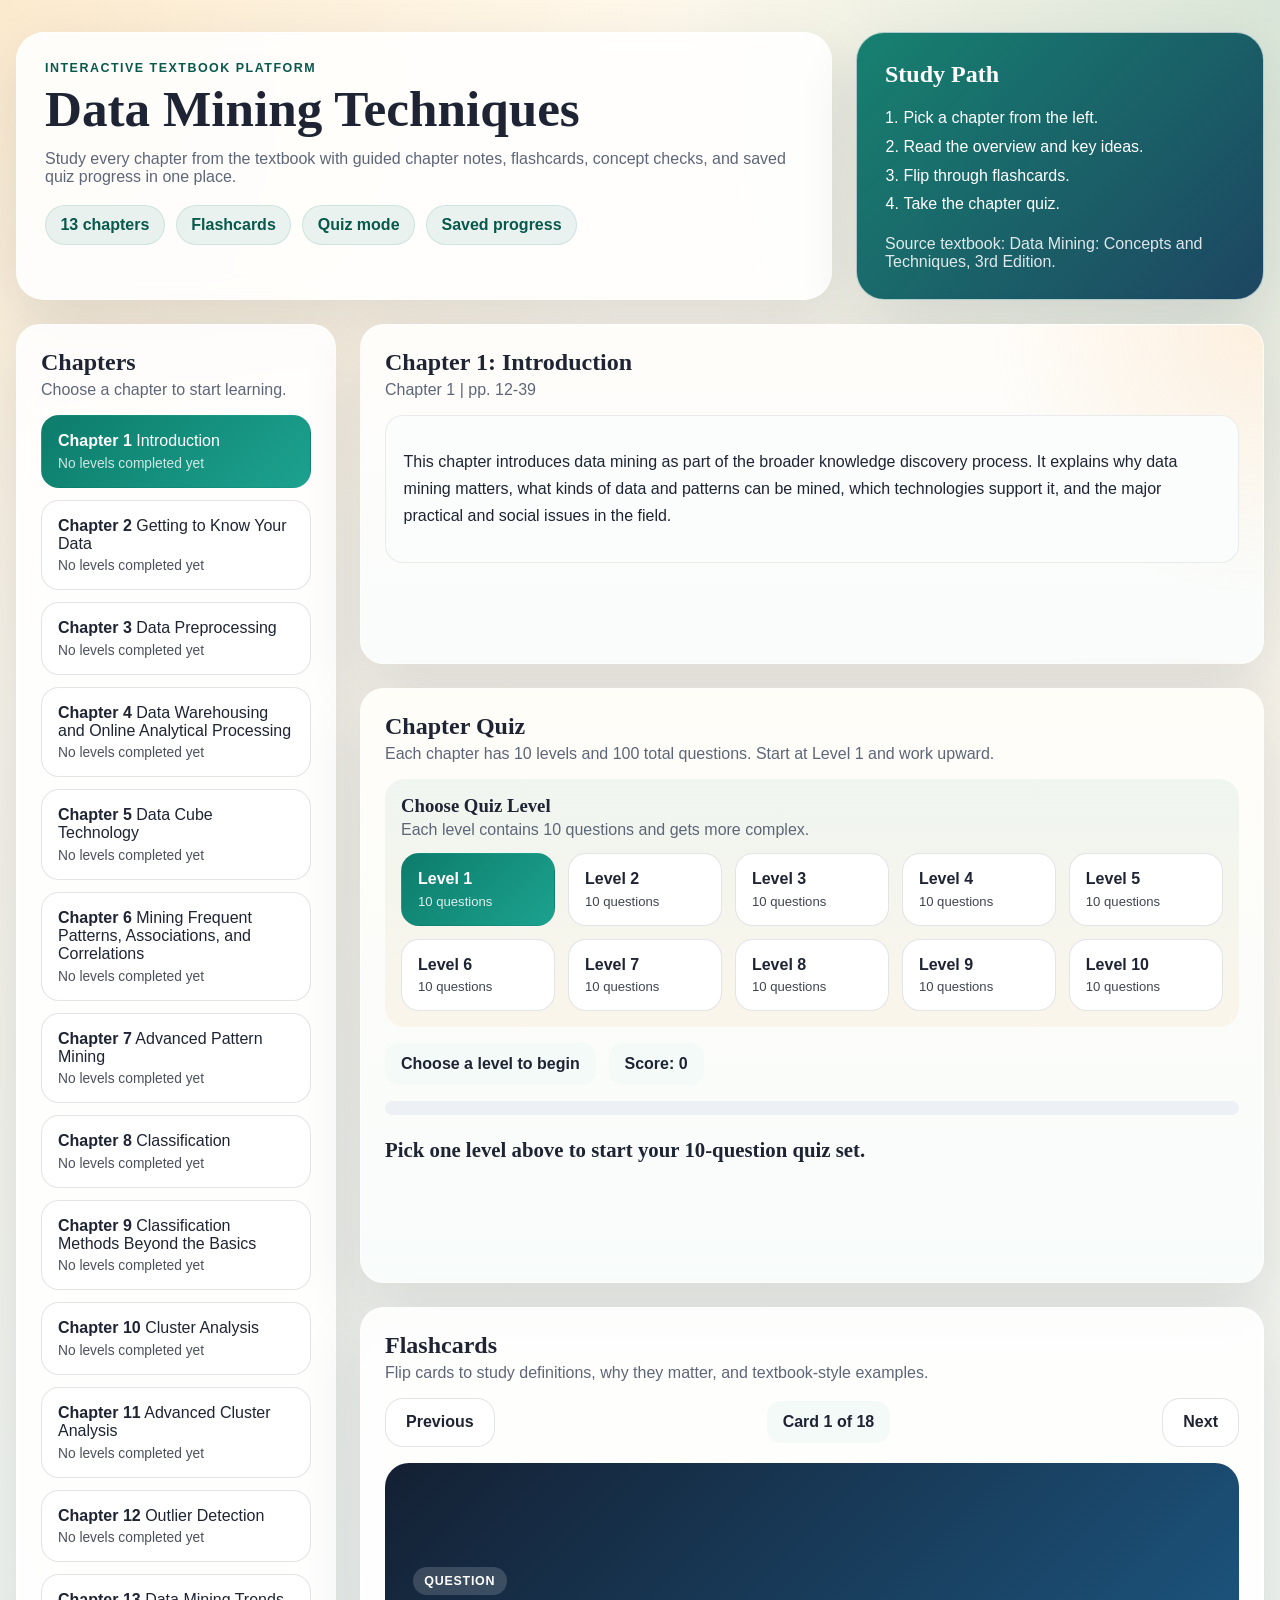
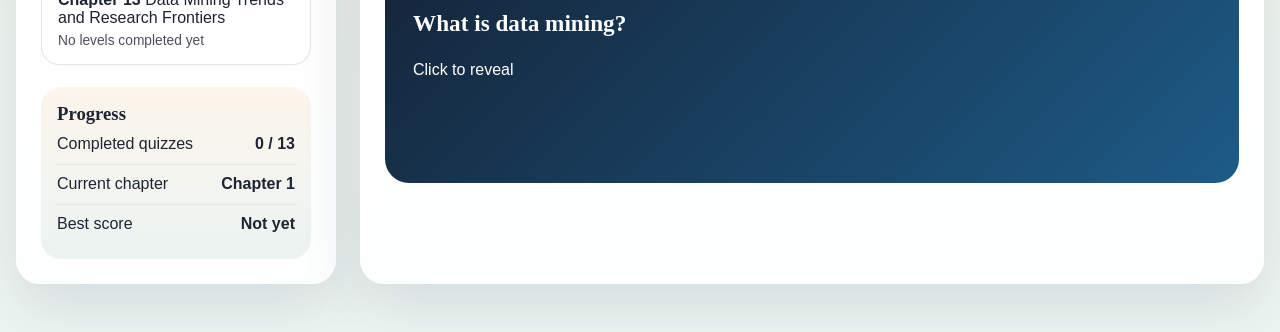
==== index.html @ a0f552d6 "initial commit" ====
<!DOCTYPE html>
<html lang="en">
<head>
  <meta charset="UTF-8" />
  <meta name="viewport" content="width=device-width, initial-scale=1.0" />
  <title>Data Mining Interactive Textbook</title>
  <link rel="stylesheet" href="styles.css" />
</head>
<body>
  <div class="app-shell">
    <header class="hero">
      <div class="hero-copy">
        <p class="eyebrow">Interactive Textbook Platform</p>
        <h1>Data Mining Techniques</h1>
        <p class="hero-text">
          Study every chapter from the textbook with guided chapter notes, flashcards, concept checks,
          and saved quiz progress in one place.
        </p>
        <div class="hero-tags">
          <button id="jump-chapters-button" class="hero-tag" type="button">13 chapters</button>
          <button id="jump-flashcards-button" class="hero-tag" type="button">Flashcards</button>
          <button id="jump-quiz-button" class="hero-tag" type="button">Quiz mode</button>
          <button id="jump-progress-button" class="hero-tag" type="button">Saved progress</button>
        </div>
      </div>
      <div class="hero-panel">
        <h2>Study Path</h2>
        <ol class="hero-steps">
          <li>Pick a chapter from the left.</li>
          <li>Read the overview and key ideas.</li>
          <li>Flip through flashcards.</li>
          <li>Take the chapter quiz.</li>
        </ol>
        <p class="source-note">Source textbook: Data Mining: Concepts and Techniques, 3rd Edition.</p>
      </div>
    </header>

    <main class="main-layout">
      <aside id="chapters-section" class="sidebar card">
        <div class="section-heading">
          <h2>Chapters</h2>
          <p>Choose a chapter to start learning.</p>
        </div>
        <div id="chapter-list" class="chapter-list"></div>

        <div class="progress-card">
          <h3>Progress</h3>
          <div class="progress-row">
            <span>Completed quizzes</span>
            <strong id="completed-count">0 / 13</strong>
          </div>
          <div class="progress-row">
            <span>Current chapter</span>
            <strong id="current-chapter-label">Chapter 1</strong>
          </div>
          <div class="progress-row">
            <span>Best score</span>
            <strong id="best-score-label">Not yet</strong>
          </div>
        </div>
      </aside>

      <section class="content">
        <section class="card chapter-card">
          <div class="section-heading">
            <h2 id="chapter-title">Chapter 1: Introduction</h2>
            <p id="chapter-page-range">Textbook chapter coverage</p>
          </div>

          <div class="chapter-summary">
            <p id="chapter-summary"></p>
          </div>
        </section>

        <section id="quiz-section" class="card quiz-card">
          <div class="section-heading">
            <h2>Chapter Quiz</h2>
            <p>Each chapter has 10 levels and 100 total questions. Start at Level 1 and work upward.</p>
          </div>

          <div class="quiz-level-box">
            <div class="quiz-level-head">
              <h3>Choose Quiz Level</h3>
              <p>Each level contains 10 questions and gets more complex.</p>
            </div>
            <div id="level-grid" class="level-grid"></div>
          </div>

          <div class="quiz-toolbar">
            <div id="quiz-status" class="quiz-status">Choose a level to begin</div>
            <div id="quiz-score-pill" class="quiz-score-pill">Score: 0</div>
          </div>

          <div class="progress-track">
            <div id="quiz-progress-bar" class="progress-bar"></div>
          </div>

          <div id="quiz-panel">
            <h3 id="quiz-question" class="quiz-question"></h3>
            <div id="quiz-options" class="quiz-options"></div>
            <div id="quiz-feedback" class="quiz-feedback hidden"></div>
            <div class="quiz-actions">
              <button id="next-question-button" class="primary-button hidden">Next Question</button>
            </div>
          </div>

          <div id="quiz-results" class="hidden">
            <div id="quiz-results-summary" class="results-summary"></div>
            <div id="quiz-results-list" class="results-list"></div>
            <div class="quiz-actions">
              <button id="retry-quiz-button" class="secondary-button">Retry Quiz</button>
              <button id="next-level-button" class="primary-button">Next Level</button>
            </div>
          </div>
        </section>

        <section id="flashcards-section" class="card">
          <div class="section-heading">
            <h2>Flashcards</h2>
            <p>Flip cards to study definitions, why they matter, and textbook-style examples.</p>
          </div>

          <div class="flashcard-controls">
            <button id="prev-card-button" class="secondary-button">Previous</button>
            <div id="card-position" class="card-position">Card 1</div>
            <button id="next-card-button" class="secondary-button">Next</button>
          </div>

          <button id="flashcard" class="flashcard" type="button">
            <div class="flashcard-face flashcard-front">
              <span class="flashcard-label">Question</span>
              <h3 id="flashcard-front-text"></h3>
              <p>Click to reveal</p>
            </div>
            <div class="flashcard-face flashcard-back">
              <span class="flashcard-label">Answer</span>
              <h3 id="flashcard-back-text"></h3>
              <p>Click to go back</p>
            </div>
          </button>
        </section>
      </section>
    </main>
  </div>

  <script src="app.js"></script>
</body>
</html>
---- styles.css ----
:root {
  --bg: #f4f1e8;
  --card: rgba(255, 255, 255, 0.88);
  --ink: #1e2433;
  --muted: #5d6678;
  --brand: #0d7c6b;
  --brand-dark: #08584c;
  --accent: #f2b563;
  --line: rgba(30, 36, 51, 0.12);
  --shadow: 0 24px 60px rgba(28, 42, 64, 0.12);
}

* {
  box-sizing: border-box;
}

body {
  margin: 0;
  min-height: 100vh;
  font-family: "Segoe UI", "Trebuchet MS", sans-serif;
  color: var(--ink);
  background:
    radial-gradient(circle at top left, rgba(242, 181, 99, 0.22), transparent 30%),
    radial-gradient(circle at top right, rgba(13, 124, 107, 0.16), transparent 28%),
    linear-gradient(180deg, #fff9ec 0%, #f4f1e8 44%, #eef6f3 100%);
}

button {
  font: inherit;
}

.app-shell {
  width: min(1280px, calc(100% - 2rem));
  margin: 0 auto;
  padding: 2rem 0 3rem;
}

.hero {
  display: grid;
  grid-template-columns: 2fr 1fr;
  gap: 1.5rem;
  margin-bottom: 1.5rem;
}

.hero-copy,
.hero-panel,
.card {
  background: var(--card);
  border: 1px solid rgba(255, 255, 255, 0.65);
  box-shadow: var(--shadow);
  backdrop-filter: blur(10px);
}

.hero-copy,
.hero-panel {
  border-radius: 28px;
  padding: 1.75rem;
}

.eyebrow {
  margin: 0 0 0.5rem;
  text-transform: uppercase;
  letter-spacing: 0.12em;
  font-size: 0.78rem;
  font-weight: 800;
  color: var(--brand-dark);
}

h1,
h2,
h3 {
  margin: 0;
  font-family: Georgia, "Times New Roman", serif;
}

h1 {
  font-size: clamp(2.2rem, 4vw, 4rem);
  line-height: 1;
  margin-bottom: 0.8rem;
}

.hero-text,
.section-heading p,
.source-note,
.results-summary {
  color: var(--muted);
}

.hero-tags {
  display: flex;
  flex-wrap: wrap;
  gap: 0.7rem;
  margin-top: 1.15rem;
}

.hero-tag {
  padding: 0.65rem 0.9rem;
  border-radius: 999px;
  background: rgba(13, 124, 107, 0.09);
  color: var(--brand-dark);
  font-weight: 800;
  border: 1px solid rgba(13, 124, 107, 0.12);
  cursor: pointer;
}

.hero-tag:hover {
  transform: translateY(-1px);
  box-shadow: 0 10px 22px rgba(13, 35, 53, 0.08);
}

.hero-tag:focus-visible {
  outline: 3px solid rgba(13, 124, 107, 0.28);
  outline-offset: 2px;
}

.hero-panel {
  color: white;
  background: linear-gradient(135deg, rgba(13, 124, 107, 0.96), rgba(12, 55, 86, 0.92));
}

.hero-steps {
  margin: 1rem 0 0;
  padding-left: 1.15rem;
  line-height: 1.8;
}

.source-note {
  margin: 1rem 0 0;
  color: rgba(255, 255, 255, 0.86);
}

.main-layout {
  display: grid;
  grid-template-columns: 320px 1fr;
  gap: 1.5rem;
}

.card {
  border-radius: 24px;
  padding: 1.5rem;
}

.section-heading {
  margin-bottom: 1rem;
}

.section-heading h2 {
  margin-bottom: 0.3rem;
}

.section-heading p {
  margin: 0;
}

.chapter-list {
  display: grid;
  gap: 0.75rem;
}

.chapter-button,
.primary-button,
.secondary-button,
.quiz-option,
.level-button,
.flashcard {
  border: 0;
  border-radius: 18px;
  cursor: pointer;
  transition: transform 180ms ease, box-shadow 180ms ease, background 180ms ease;
}

.chapter-button,
.secondary-button,
.quiz-option,
.level-button {
  background: white;
  border: 1px solid var(--line);
  color: var(--ink);
}

.chapter-button,
.quiz-option,
.level-button {
  width: 100%;
  text-align: left;
  padding: 1rem;
}

.chapter-button:hover,
.primary-button:hover,
.secondary-button:hover,
.quiz-option:hover,
.level-button:hover,
.flashcard:hover {
  transform: translateY(-2px);
  box-shadow: 0 12px 28px rgba(13, 35, 53, 0.1);
}

.chapter-button.active {
  background: linear-gradient(135deg, var(--brand), #1ca28f);
  color: white;
  border-color: transparent;
}

.chapter-meta {
  display: block;
  margin-top: 0.35rem;
  font-size: 0.86rem;
  opacity: 0.8;
}

.progress-card {
  margin-top: 1.4rem;
  padding: 1rem;
  border-radius: 20px;
  background: linear-gradient(180deg, rgba(242, 181, 99, 0.12), rgba(13, 124, 107, 0.08));
}

.progress-row {
  display: flex;
  justify-content: space-between;
  gap: 1rem;
  padding: 0.65rem 0;
  border-bottom: 1px solid rgba(30, 36, 51, 0.08);
}

.progress-row:last-child {
  border-bottom: 0;
}

.content {
  display: grid;
  gap: 1.5rem;
}

.chapter-card {
  background:
    radial-gradient(circle at top right, rgba(242, 181, 99, 0.18), transparent 28%),
    linear-gradient(180deg, #fffdfa, #f9fcfb);
}

.chapter-summary {
  padding: 1rem 1.1rem;
  border-radius: 18px;
  background: #fbfdfd;
  border: 1px solid rgba(30, 36, 51, 0.08);
  line-height: 1.7;
}

.flashcard-controls,
.quiz-toolbar,
.quiz-actions {
  display: flex;
  align-items: center;
  gap: 0.8rem;
  flex-wrap: wrap;
}

.flashcard-controls {
  justify-content: space-between;
  margin-bottom: 1rem;
}

.card-position,
.quiz-status,
.quiz-score-pill {
  padding: 0.75rem 1rem;
  border-radius: 14px;
  background: #f4faf8;
  font-weight: 800;
}

.flashcard {
  position: relative;
  width: 100%;
  min-height: 320px;
  padding: 0;
  background: transparent;
  perspective: 1000px;
}

.flashcard-face {
  width: 100%;
  min-height: 320px;
  border-radius: 24px;
  padding: 1.75rem;
  backface-visibility: hidden;
  transition: transform 260ms ease;
  display: flex;
  flex-direction: column;
  justify-content: center;
  align-items: start;
  text-align: left;
}

.flashcard-front {
  background: linear-gradient(135deg, #142033, #1d5b87);
  color: white;
}

.flashcard-back {
  position: absolute;
  inset: 0;
  background: linear-gradient(135deg, #fff7eb, #f6fffb);
  color: var(--ink);
  border: 1px solid rgba(13, 124, 107, 0.14);
  transform: rotateY(180deg);
  line-height: 1.7;
}

.flashcard.flipped .flashcard-front {
  transform: rotateY(180deg);
}

.flashcard.flipped .flashcard-back {
  transform: rotateY(360deg);
}

.flashcard-label {
  display: inline-block;
  margin-bottom: 0.75rem;
  padding: 0.45rem 0.7rem;
  border-radius: 999px;
  font-size: 0.78rem;
  font-weight: 800;
  text-transform: uppercase;
  letter-spacing: 0.06em;
  background: rgba(255, 255, 255, 0.16);
}

.flashcard-back .flashcard-label {
  background: rgba(13, 124, 107, 0.1);
  color: var(--brand-dark);
}

.flashcard-face h3 {
  font-size: 1.45rem;
  line-height: 1.45;
  margin-bottom: 0.9rem;
}

.flashcard-face p {
  margin: 0.35rem 0 0;
}

.quiz-card {
  background: linear-gradient(180deg, #fffdf8, #f8fcfb);
}

.quiz-level-box {
  margin-bottom: 1rem;
  padding: 1rem;
  border-radius: 20px;
  background: linear-gradient(180deg, rgba(13, 124, 107, 0.06), rgba(242, 181, 99, 0.1));
}

.quiz-level-head {
  margin-bottom: 0.9rem;
}

.quiz-level-head h3 {
  margin-bottom: 0.25rem;
}

.quiz-level-head p {
  margin: 0;
  color: var(--muted);
}

.level-grid {
  display: grid;
  grid-template-columns: repeat(auto-fit, minmax(130px, 1fr));
  gap: 0.8rem;
}

.level-button.active {
  background: linear-gradient(135deg, var(--brand), #1ca28f);
  color: white;
  border-color: transparent;
}

.level-meta {
  display: block;
  margin-top: 0.35rem;
  font-size: 0.82rem;
  opacity: 0.85;
}

.progress-track {
  width: 100%;
  height: 14px;
  border-radius: 999px;
  background: #edf1f6;
  margin: 1rem 0 1.25rem;
  overflow: hidden;
}

.progress-bar {
  width: 0;
  height: 100%;
  border-radius: inherit;
  background: linear-gradient(90deg, var(--accent), var(--brand));
  transition: width 220ms ease;
}

.quiz-question {
  margin-bottom: 1rem;
  font-size: 1.3rem;
  line-height: 1.45;
}

.quiz-options,
.results-list {
  display: grid;
  gap: 0.8rem;
}

.quiz-option.correct {
  background: rgba(29, 140, 97, 0.12);
  border-color: rgba(29, 140, 97, 0.34);
}

.quiz-option.wrong {
  background: rgba(196, 82, 70, 0.12);
  border-color: rgba(196, 82, 70, 0.32);
}

.quiz-feedback {
  margin-top: 1rem;
  padding: 1rem;
  border-radius: 18px;
  background: #f6fafc;
  border: 1px solid rgba(14, 60, 95, 0.1);
  line-height: 1.6;
}

.feedback-head {
  display: flex;
  align-items: center;
  gap: 0.7rem;
  margin-bottom: 0.35rem;
}

.feedback-emoji {
  font-size: 1.5rem;
}

.result-item {
  padding: 1rem;
  border-radius: 16px;
  background: #fbfcfe;
  border: 1px solid rgba(30, 36, 51, 0.08);
  display: grid;
  gap: 0.25rem;
}

.primary-button,
.secondary-button {
  padding: 0.9rem 1.25rem;
  font-weight: 800;
}

.primary-button {
  background: linear-gradient(135deg, var(--brand), #1ca28f);
  color: white;
}

.hidden {
  display: none;
}

@media (max-width: 980px) {
  .hero,
  .main-layout {
    grid-template-columns: 1fr;
  }

  .app-shell {
    width: min(100% - 1rem, 1280px);
  }
}
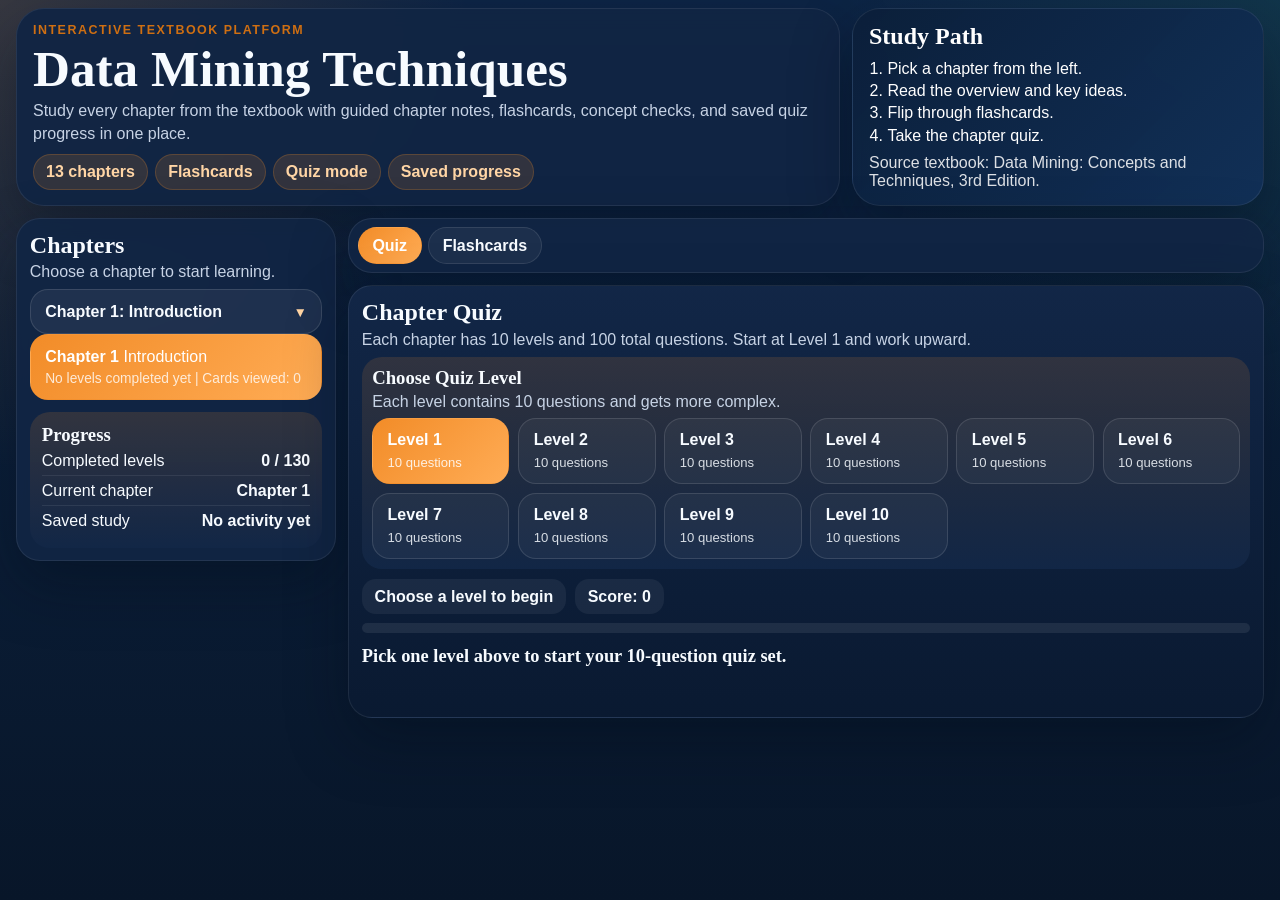
==== commit 2b48cb40: "Update" ====
--- a/index.html
+++ b/index.html
@@ -4,6 +4,11 @@
   <meta charset="UTF-8" />
   <meta name="viewport" content="width=device-width, initial-scale=1.0" />
   <title>Data Mining Interactive Textbook</title>
+  <meta name="theme-color" content="#0b1f3a" />
+  <meta name="apple-mobile-web-app-capable" content="yes" />
+  <meta name="apple-mobile-web-app-status-bar-style" content="default" />
+  <link rel="manifest" href="manifest.webmanifest" />
+  <link rel="icon" href="icon-192.svg" type="image/svg+xml" />
   <link rel="stylesheet" href="styles.css" />
 </head>
 <body>
@@ -41,38 +46,36 @@
           <h2>Chapters</h2>
           <p>Choose a chapter to start learning.</p>
         </div>
-        <div id="chapter-list" class="chapter-list"></div>
+        <div class="chapter-select-wrap">
+          <select id="chapter-select" class="chapter-select"></select>
+          <span class="chapter-select-arrow" aria-hidden="true">▼</span>
+        </div>
+        <div id="chapter-current-card" class="chapter-current-card"></div>
 
         <div class="progress-card">
           <h3>Progress</h3>
           <div class="progress-row">
-            <span>Completed quizzes</span>
-            <strong id="completed-count">0 / 13</strong>
+            <span>Completed levels</span>
+            <strong id="completed-count">0 / 130</strong>
           </div>
           <div class="progress-row">
             <span>Current chapter</span>
             <strong id="current-chapter-label">Chapter 1</strong>
           </div>
           <div class="progress-row">
-            <span>Best score</span>
-            <strong id="best-score-label">Not yet</strong>
+            <span>Saved study</span>
+            <strong id="best-score-label">No activity yet</strong>
           </div>
         </div>
       </aside>
 
       <section class="content">
-        <section class="card chapter-card">
-          <div class="section-heading">
-            <h2 id="chapter-title">Chapter 1: Introduction</h2>
-            <p id="chapter-page-range">Textbook chapter coverage</p>
-          </div>
+        <div class="tab-bar card">
+          <button id="tab-quiz" class="tab-button active" type="button">Quiz</button>
+          <button id="tab-flashcards" class="tab-button" type="button">Flashcards</button>
+        </div>
 
-          <div class="chapter-summary">
-            <p id="chapter-summary"></p>
-          </div>
-        </section>
-
-        <section id="quiz-section" class="card quiz-card">
+        <section id="quiz-section" class="card quiz-card tab-panel">
           <div class="section-heading">
             <h2>Chapter Quiz</h2>
             <p>Each chapter has 10 levels and 100 total questions. Start at Level 1 and work upward.</p>
@@ -95,13 +98,15 @@
             <div id="quiz-progress-bar" class="progress-bar"></div>
           </div>
 
-          <div id="quiz-panel">
-            <h3 id="quiz-question" class="quiz-question"></h3>
-            <div id="quiz-options" class="quiz-options"></div>
-            <div id="quiz-feedback" class="quiz-feedback hidden"></div>
-            <div class="quiz-actions">
-              <button id="next-question-button" class="primary-button hidden">Next Question</button>
+          <div id="quiz-panel" class="quiz-panel">
+            <div class="quiz-main-column">
+              <h3 id="quiz-question" class="quiz-question"></h3>
+              <div id="quiz-options" class="quiz-options"></div>
+              <div class="quiz-actions">
+                <button id="next-question-button" class="primary-button hidden">Next Question</button>
+              </div>
             </div>
+            <aside id="quiz-feedback" class="quiz-feedback hidden"></aside>
           </div>
 
           <div id="quiz-results" class="hidden">
@@ -114,7 +119,7 @@
           </div>
         </section>
 
-        <section id="flashcards-section" class="card">
+        <section id="flashcards-section" class="card tab-panel hidden">
           <div class="section-heading">
             <h2>Flashcards</h2>
             <p>Flip cards to study definitions, why they matter, and textbook-style examples.</p>
--- a/styles.css
+++ b/styles.css
@@ -1,13 +1,14 @@
 :root {
-  --bg: #f4f1e8;
-  --card: rgba(255, 255, 255, 0.88);
-  --ink: #1e2433;
-  --muted: #5d6678;
-  --brand: #0d7c6b;
-  --brand-dark: #08584c;
-  --accent: #f2b563;
-  --line: rgba(30, 36, 51, 0.12);
-  --shadow: 0 24px 60px rgba(28, 42, 64, 0.12);
+  --bg: #0b1f3a;
+  --card: rgba(17, 37, 68, 0.95);
+  --ink: #f7fbff;
+  --muted: #c7d3e5;
+  --brand: #f28c28;
+  --brand-dark: #cf6f12;
+  --accent: #2ea66a;
+  --danger: #d95b5b;
+  --line: rgba(255, 255, 255, 0.12);
+  --shadow: 0 24px 60px rgba(3, 12, 24, 0.35);
 }
 
 * {
@@ -20,9 +21,9 @@
   font-family: "Segoe UI", "Trebuchet MS", sans-serif;
   color: var(--ink);
   background:
-    radial-gradient(circle at top left, rgba(242, 181, 99, 0.22), transparent 30%),
-    radial-gradient(circle at top right, rgba(13, 124, 107, 0.16), transparent 28%),
-    linear-gradient(180deg, #fff9ec 0%, #f4f1e8 44%, #eef6f3 100%);
+    radial-gradient(circle at top left, rgba(242, 140, 40, 0.18), transparent 30%),
+    radial-gradient(circle at top right, rgba(46, 166, 106, 0.12), transparent 28%),
+    linear-gradient(180deg, #0d2546 0%, #0b1f3a 44%, #081629 100%);
 }
 
 button {
@@ -32,21 +33,21 @@
 .app-shell {
   width: min(1280px, calc(100% - 2rem));
   margin: 0 auto;
-  padding: 2rem 0 3rem;
+  padding: 0.5rem 0 1rem;
 }
 
 .hero {
   display: grid;
   grid-template-columns: 2fr 1fr;
-  gap: 1.5rem;
-  margin-bottom: 1.5rem;
+  gap: 0.75rem;
+  margin-bottom: 0.75rem;
 }
 
 .hero-copy,
 .hero-panel,
 .card {
   background: var(--card);
-  border: 1px solid rgba(255, 255, 255, 0.65);
+  border: 1px solid rgba(255, 255, 255, 0.08);
   box-shadow: var(--shadow);
   backdrop-filter: blur(10px);
 }
@@ -54,11 +55,11 @@
 .hero-copy,
 .hero-panel {
   border-radius: 28px;
-  padding: 1.75rem;
+  padding: 0.9rem 1rem;
 }
 
 .eyebrow {
-  margin: 0 0 0.5rem;
+  margin: 0 0 0.35rem;
   text-transform: uppercase;
   letter-spacing: 0.12em;
   font-size: 0.78rem;
@@ -76,7 +77,12 @@
 h1 {
   font-size: clamp(2.2rem, 4vw, 4rem);
   line-height: 1;
-  margin-bottom: 0.8rem;
+  margin-bottom: 0.3rem;
+}
+
+.hero-text {
+  margin: 0;
+  line-height: 1.45;
 }
 
 .hero-text,
@@ -89,17 +95,17 @@
 .hero-tags {
   display: flex;
   flex-wrap: wrap;
-  gap: 0.7rem;
-  margin-top: 1.15rem;
+  gap: 0.45rem;
+  margin-top: 0.55rem;
 }
 
 .hero-tag {
-  padding: 0.65rem 0.9rem;
+  padding: 0.5rem 0.75rem;
   border-radius: 999px;
-  background: rgba(13, 124, 107, 0.09);
-  color: var(--brand-dark);
+  background: rgba(242, 140, 40, 0.15);
+  color: #ffd5a5;
   font-weight: 800;
-  border: 1px solid rgba(13, 124, 107, 0.12);
+  border: 1px solid rgba(242, 140, 40, 0.22);
   cursor: pointer;
 }
 
@@ -109,39 +115,40 @@
 }
 
 .hero-tag:focus-visible {
-  outline: 3px solid rgba(13, 124, 107, 0.28);
+  outline: 3px solid rgba(242, 140, 40, 0.28);
   outline-offset: 2px;
 }
 
 .hero-panel {
   color: white;
-  background: linear-gradient(135deg, rgba(13, 124, 107, 0.96), rgba(12, 55, 86, 0.92));
+  background: linear-gradient(135deg, rgba(11, 31, 58, 0.98), rgba(18, 48, 88, 0.95));
 }
 
 .hero-steps {
-  margin: 1rem 0 0;
+  margin: 0.45rem 0 0;
   padding-left: 1.15rem;
-  line-height: 1.8;
+  line-height: 1.4;
 }
 
 .source-note {
-  margin: 1rem 0 0;
+  margin: 0.45rem 0 0;
   color: rgba(255, 255, 255, 0.86);
 }
 
 .main-layout {
   display: grid;
   grid-template-columns: 320px 1fr;
-  gap: 1.5rem;
+  gap: 0.75rem;
+  align-items: start;
 }
 
 .card {
   border-radius: 24px;
-  padding: 1.5rem;
+  padding: 0.8rem;
 }
 
 .section-heading {
-  margin-bottom: 1rem;
+  margin-bottom: 0.5rem;
 }
 
 .section-heading h2 {
@@ -154,7 +161,44 @@
 
 .chapter-list {
   display: grid;
-  gap: 0.75rem;
+  gap: 0.55rem;
+}
+
+.chapter-select {
+  width: 100%;
+  padding: 0.8rem 0.9rem;
+  border-radius: 18px;
+  border: 1px solid var(--line);
+  background: rgba(255, 255, 255, 0.06);
+  color: var(--ink);
+  font: inherit;
+  font-weight: 700;
+  appearance: none;
+  -webkit-appearance: none;
+  padding-right: 2.6rem;
+  cursor: pointer;
+}
+
+.chapter-select option {
+  color: #0b1f3a;
+}
+
+.chapter-select-wrap {
+  position: relative;
+}
+
+.chapter-select-arrow {
+  position: absolute;
+  top: 50%;
+  right: 0.95rem;
+  transform: translateY(-50%);
+  color: #ffd5a5;
+  pointer-events: none;
+  font-size: 0.85rem;
+}
+
+.chapter-current-card {
+  margin-top: 0.75rem;
 }
 
 .chapter-button,
@@ -173,7 +217,7 @@
 .secondary-button,
 .quiz-option,
 .level-button {
-  background: white;
+  background: rgba(255, 255, 255, 0.04);
   border: 1px solid var(--line);
   color: var(--ink);
 }
@@ -183,7 +227,7 @@
 .level-button {
   width: 100%;
   text-align: left;
-  padding: 1rem;
+  padding: 0.8rem 0.9rem;
 }
 
 .chapter-button:hover,
@@ -197,7 +241,7 @@
 }
 
 .chapter-button.active {
-  background: linear-gradient(135deg, var(--brand), #1ca28f);
+  background: linear-gradient(135deg, var(--brand), #ffac55);
   color: white;
   border-color: transparent;
 }
@@ -210,18 +254,18 @@
 }
 
 .progress-card {
-  margin-top: 1.4rem;
-  padding: 1rem;
+  margin-top: 0.75rem;
+  padding: 0.75rem;
   border-radius: 20px;
-  background: linear-gradient(180deg, rgba(242, 181, 99, 0.12), rgba(13, 124, 107, 0.08));
+  background: linear-gradient(180deg, rgba(242, 140, 40, 0.15), rgba(18, 39, 71, 0.9));
 }
 
 .progress-row {
   display: flex;
   justify-content: space-between;
   gap: 1rem;
-  padding: 0.65rem 0;
-  border-bottom: 1px solid rgba(30, 36, 51, 0.08);
+  padding: 0.35rem 0;
+  border-bottom: 1px solid rgba(255, 255, 255, 0.08);
 }
 
 .progress-row:last-child {
@@ -230,21 +274,54 @@
 
 .content {
   display: grid;
-  gap: 1.5rem;
+  gap: 0.75rem;
+  align-content: start;
+  align-self: start;
+}
+
+.tab-bar {
+  display: flex;
+  gap: 0.4rem;
+  flex-wrap: wrap;
+  align-items: center;
+  padding: 0.5rem 0.55rem;
+}
+
+.tab-button {
+  border: 0;
+  border-radius: 999px;
+  padding: 0.55rem 0.85rem;
+  cursor: pointer;
+  font-weight: 800;
+  color: var(--ink);
+  background: rgba(255, 255, 255, 0.05);
+  border: 1px solid rgba(255, 255, 255, 0.1);
+  transition: transform 180ms ease, box-shadow 180ms ease, background 180ms ease;
+}
+
+.tab-button:hover {
+  transform: translateY(-1px);
+  box-shadow: 0 10px 22px rgba(13, 35, 53, 0.08);
+}
+
+.tab-button.active {
+  background: linear-gradient(135deg, var(--brand), #ffac55);
+  color: white;
+  border-color: transparent;
 }
 
 .chapter-card {
   background:
-    radial-gradient(circle at top right, rgba(242, 181, 99, 0.18), transparent 28%),
-    linear-gradient(180deg, #fffdfa, #f9fcfb);
+    radial-gradient(circle at top right, rgba(242, 140, 40, 0.14), transparent 28%),
+    linear-gradient(180deg, rgba(18, 39, 71, 0.98), rgba(10, 26, 49, 0.98));
 }
 
 .chapter-summary {
-  padding: 1rem 1.1rem;
+  padding: 0.65rem 0.8rem;
   border-radius: 18px;
-  background: #fbfdfd;
-  border: 1px solid rgba(30, 36, 51, 0.08);
-  line-height: 1.7;
+  background: rgba(255, 255, 255, 0.04);
+  border: 1px solid rgba(255, 255, 255, 0.08);
+  line-height: 1.6;
 }
 
 .flashcard-controls,
@@ -252,28 +329,28 @@
 .quiz-actions {
   display: flex;
   align-items: center;
-  gap: 0.8rem;
+  gap: 0.55rem;
   flex-wrap: wrap;
 }
 
 .flashcard-controls {
   justify-content: space-between;
-  margin-bottom: 1rem;
+  margin-bottom: 0.5rem;
 }
 
 .card-position,
 .quiz-status,
 .quiz-score-pill {
-  padding: 0.75rem 1rem;
+  padding: 0.55rem 0.8rem;
   border-radius: 14px;
-  background: #f4faf8;
+  background: rgba(255, 255, 255, 0.06);
   font-weight: 800;
 }
 
 .flashcard {
   position: relative;
   width: 100%;
-  min-height: 320px;
+  min-height: 210px;
   padding: 0;
   background: transparent;
   perspective: 1000px;
@@ -281,29 +358,29 @@
 
 .flashcard-face {
   width: 100%;
-  min-height: 320px;
+  min-height: 210px;
   border-radius: 24px;
-  padding: 1.75rem;
+  padding: 0.95rem 1rem;
   backface-visibility: hidden;
   transition: transform 260ms ease;
   display: flex;
   flex-direction: column;
-  justify-content: center;
+  justify-content: flex-start;
   align-items: start;
   text-align: left;
 }
 
 .flashcard-front {
-  background: linear-gradient(135deg, #142033, #1d5b87);
+  background: linear-gradient(135deg, #102746, #1b3e6b);
   color: white;
 }
 
 .flashcard-back {
   position: absolute;
   inset: 0;
-  background: linear-gradient(135deg, #fff7eb, #f6fffb);
+  background: linear-gradient(135deg, rgba(242, 140, 40, 0.14), rgba(255, 255, 255, 0.04));
   color: var(--ink);
-  border: 1px solid rgba(13, 124, 107, 0.14);
+  border: 1px solid rgba(242, 140, 40, 0.18);
   transform: rotateY(180deg);
   line-height: 1.7;
 }
@@ -318,8 +395,8 @@
 
 .flashcard-label {
   display: inline-block;
-  margin-bottom: 0.75rem;
-  padding: 0.45rem 0.7rem;
+  margin-bottom: 0.5rem;
+  padding: 0.35rem 0.55rem;
   border-radius: 999px;
   font-size: 0.78rem;
   font-weight: 800;
@@ -329,33 +406,45 @@
 }
 
 .flashcard-back .flashcard-label {
-  background: rgba(13, 124, 107, 0.1);
-  color: var(--brand-dark);
+  background: rgba(242, 140, 40, 0.14);
+  color: #ffd5a5;
 }
 
 .flashcard-face h3 {
-  font-size: 1.45rem;
+  font-size: 1.1rem;
   line-height: 1.45;
-  margin-bottom: 0.9rem;
+  margin-bottom: 0.4rem;
 }
 
 .flashcard-face p {
-  margin: 0.35rem 0 0;
+  margin: 0.1rem 0 0;
 }
 
 .quiz-card {
-  background: linear-gradient(180deg, #fffdf8, #f8fcfb);
+  background: linear-gradient(180deg, rgba(18, 39, 71, 0.98), rgba(10, 26, 49, 0.98));
+}
+
+.quiz-panel {
+  display: grid;
+  grid-template-columns: minmax(0, 1fr) 280px;
+  gap: 0.8rem;
+  align-items: start;
+}
+
+.quiz-main-column {
+  display: grid;
+  gap: 0.7rem;
 }
 
 .quiz-level-box {
-  margin-bottom: 1rem;
-  padding: 1rem;
+  margin-bottom: 0.6rem;
+  padding: 0.65rem;
   border-radius: 20px;
-  background: linear-gradient(180deg, rgba(13, 124, 107, 0.06), rgba(242, 181, 99, 0.1));
+  background: linear-gradient(180deg, rgba(242, 140, 40, 0.14), rgba(18, 39, 71, 0.92));
 }
 
 .quiz-level-head {
-  margin-bottom: 0.9rem;
+  margin-bottom: 0.4rem;
 }
 
 .quiz-level-head h3 {
@@ -370,11 +459,11 @@
 .level-grid {
   display: grid;
   grid-template-columns: repeat(auto-fit, minmax(130px, 1fr));
-  gap: 0.8rem;
+  gap: 0.55rem;
 }
 
 .level-button.active {
-  background: linear-gradient(135deg, var(--brand), #1ca28f);
+  background: linear-gradient(135deg, var(--brand), #ffac55);
   color: white;
   border-color: transparent;
 }
@@ -388,10 +477,10 @@
 
 .progress-track {
   width: 100%;
-  height: 14px;
+  height: 10px;
   border-radius: 999px;
-  background: #edf1f6;
-  margin: 1rem 0 1.25rem;
+  background: rgba(255, 255, 255, 0.08);
+  margin: 0.55rem 0 0.7rem;
   overflow: hidden;
 }
 
@@ -404,34 +493,46 @@
 }
 
 .quiz-question {
-  margin-bottom: 1rem;
-  font-size: 1.3rem;
-  line-height: 1.45;
+  margin-bottom: 0.7rem;
+  font-size: 1.15rem;
+  line-height: 1.4;
 }
 
 .quiz-options,
 .results-list {
   display: grid;
-  gap: 0.8rem;
+  gap: 0.55rem;
 }
 
 .quiz-option.correct {
-  background: rgba(29, 140, 97, 0.12);
-  border-color: rgba(29, 140, 97, 0.34);
+  background: rgba(46, 166, 106, 0.16);
+  border-color: rgba(46, 166, 106, 0.45);
 }
 
 .quiz-option.wrong {
-  background: rgba(196, 82, 70, 0.12);
-  border-color: rgba(196, 82, 70, 0.32);
+  background: rgba(217, 91, 91, 0.16);
+  border-color: rgba(217, 91, 91, 0.45);
 }
 
 .quiz-feedback {
-  margin-top: 1rem;
-  padding: 1rem;
+  padding: 0.8rem;
   border-radius: 18px;
-  background: #f6fafc;
-  border: 1px solid rgba(14, 60, 95, 0.1);
+  background: rgba(255, 255, 255, 0.05);
+  border: 1px solid rgba(255, 255, 255, 0.08);
   line-height: 1.6;
+  position: sticky;
+  top: 0.75rem;
+  min-height: 120px;
+}
+
+.quiz-feedback.correct {
+  background: rgba(46, 166, 106, 0.14);
+  border-color: rgba(46, 166, 106, 0.35);
+}
+
+.quiz-feedback.wrong {
+  background: rgba(217, 91, 91, 0.14);
+  border-color: rgba(217, 91, 91, 0.35);
 }
 
 .feedback-head {
@@ -446,23 +547,27 @@
 }
 
 .result-item {
-  padding: 1rem;
+  padding: 0.8rem;
   border-radius: 16px;
-  background: #fbfcfe;
-  border: 1px solid rgba(30, 36, 51, 0.08);
+  background: rgba(255, 255, 255, 0.04);
+  border: 1px solid rgba(255, 255, 255, 0.08);
   display: grid;
   gap: 0.25rem;
 }
 
 .primary-button,
 .secondary-button {
-  padding: 0.9rem 1.25rem;
+  padding: 0.7rem 1rem;
   font-weight: 800;
 }
 
 .primary-button {
-  background: linear-gradient(135deg, var(--brand), #1ca28f);
+  background: linear-gradient(135deg, var(--brand), #ffac55);
   color: white;
+}
+
+.secondary-button {
+  background: rgba(255, 255, 255, 0.06);
 }
 
 .hidden {
@@ -478,4 +583,13 @@
   .app-shell {
     width: min(100% - 1rem, 1280px);
   }
-}
+
+  .quiz-panel {
+    grid-template-columns: 1fr;
+  }
+
+  .quiz-feedback {
+    position: static;
+    min-height: 0;
+  }
+}
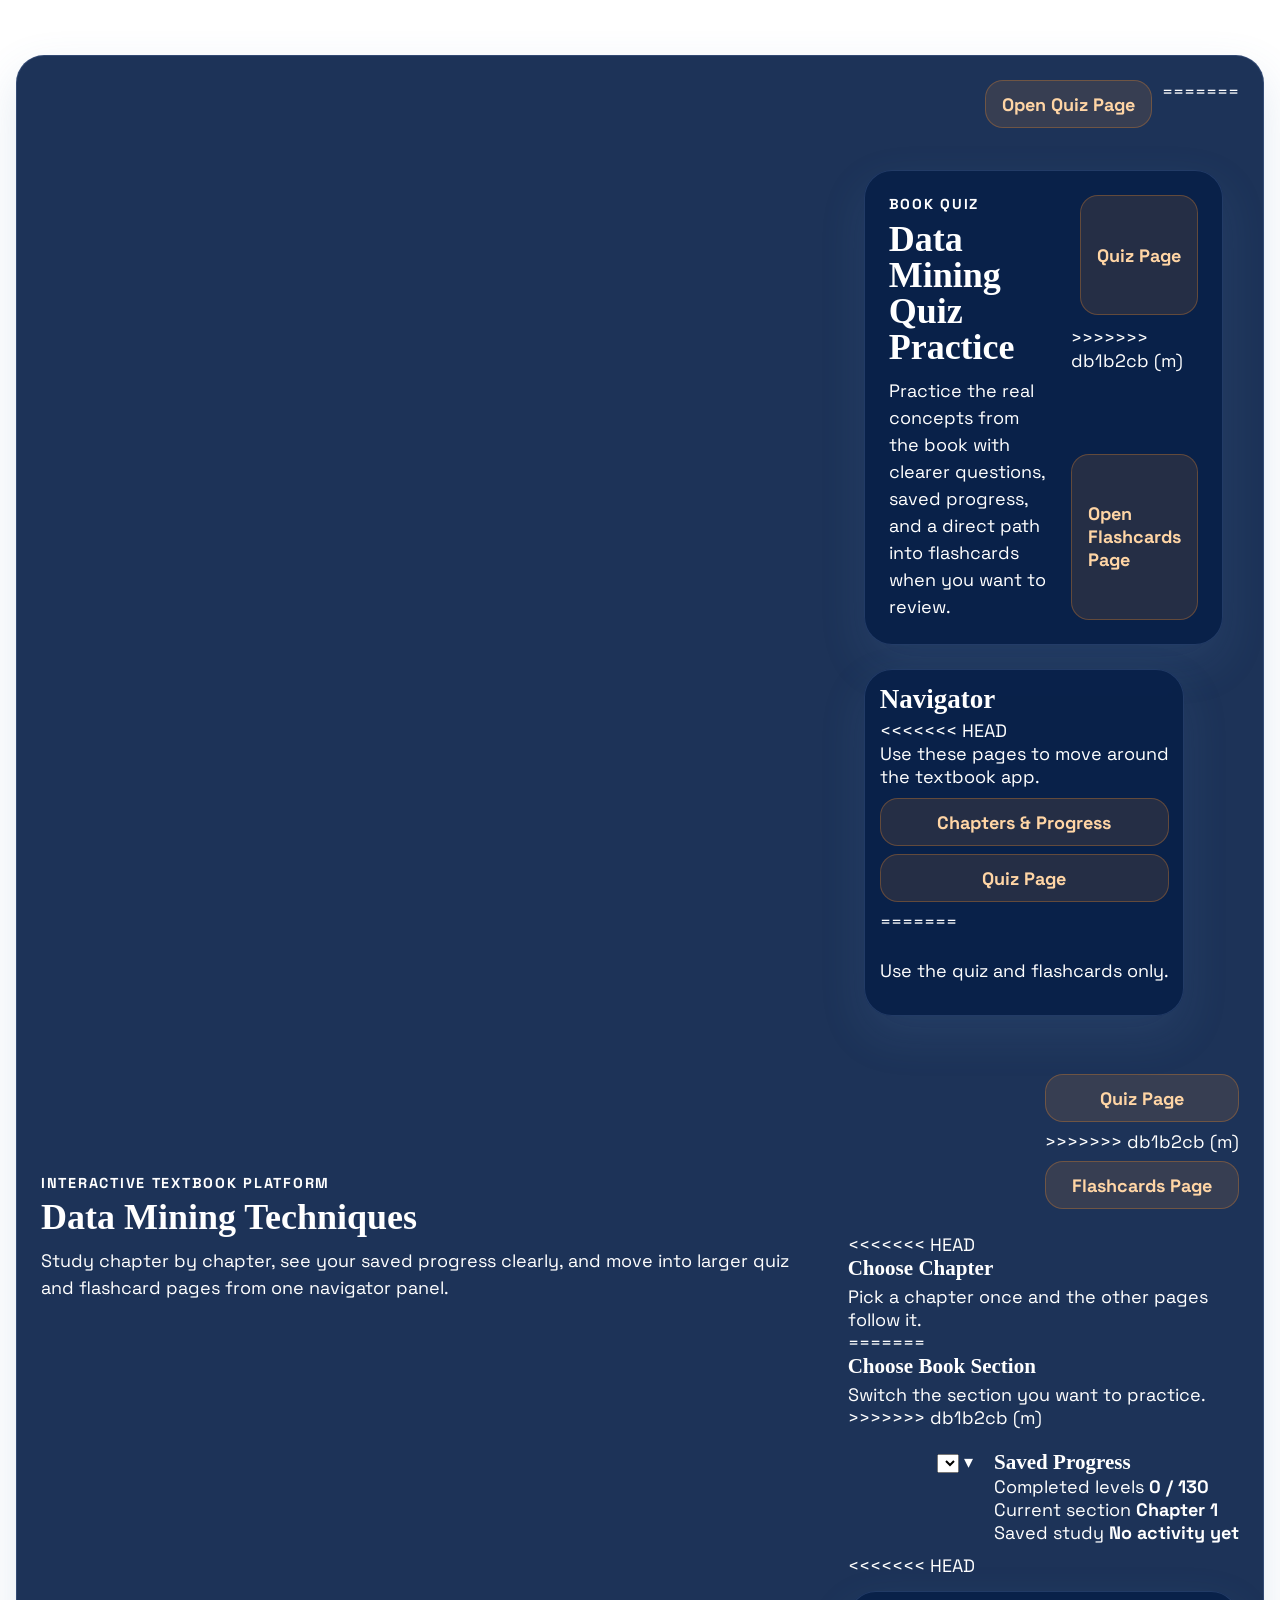
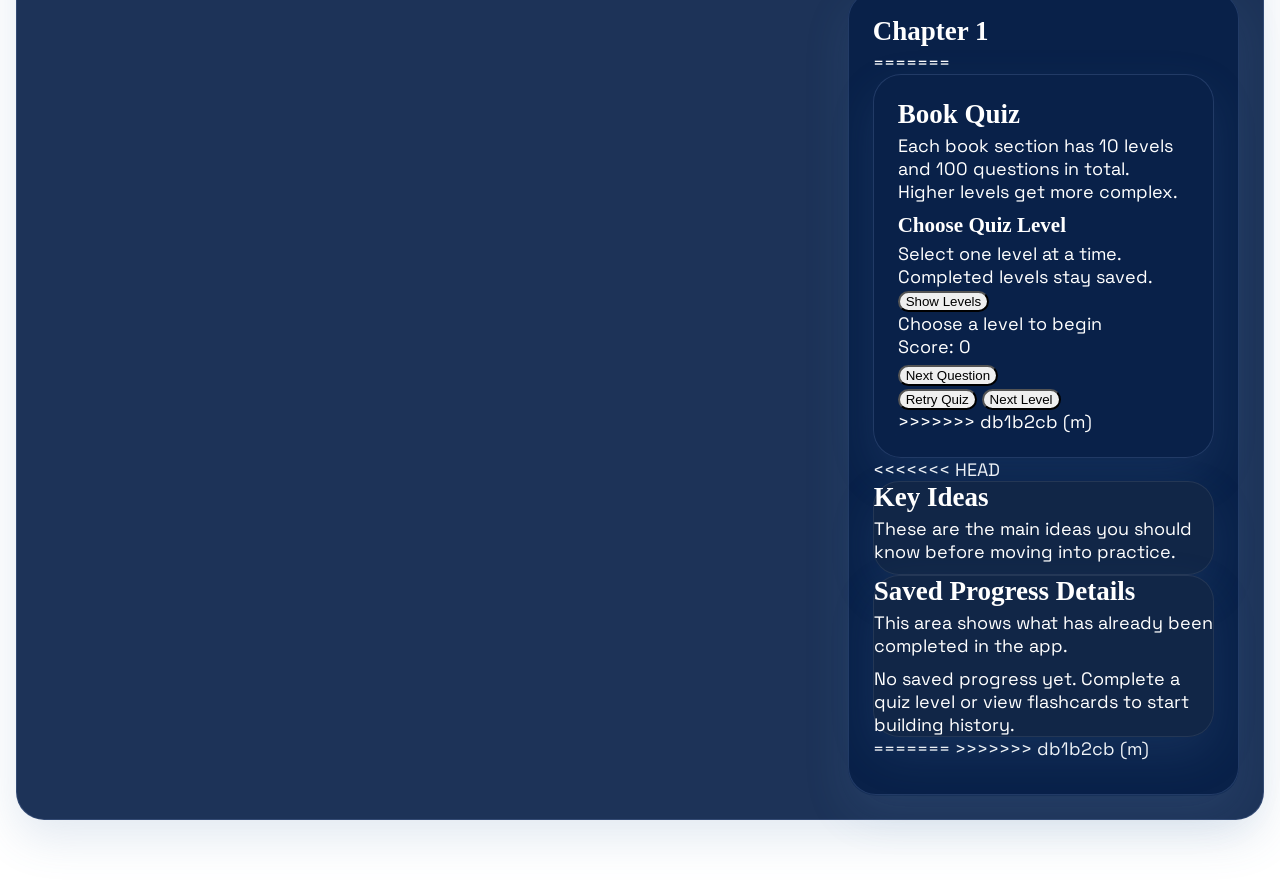
==== commit 8701a9a3: "m i" ====
--- a/index.html
+++ b/index.html
@@ -3,63 +3,92 @@
 <head>
   <meta charset="UTF-8" />
   <meta name="viewport" content="width=device-width, initial-scale=1.0" />
-  <title>Data Mining Interactive Textbook</title>
+  <title>Data Mining Quiz</title>
   <meta name="theme-color" content="#0b1f3a" />
   <meta name="apple-mobile-web-app-capable" content="yes" />
   <meta name="apple-mobile-web-app-status-bar-style" content="default" />
+  <link rel="preconnect" href="https://fonts.googleapis.com" />
+  <link rel="preconnect" href="https://fonts.gstatic.com" crossorigin />
+  <link href="https://fonts.googleapis.com/css2?family=Space+Grotesk:wght@400;500;700&display=swap" rel="stylesheet" />
   <link rel="manifest" href="manifest.webmanifest" />
   <link rel="icon" href="icon-192.svg" type="image/svg+xml" />
   <link rel="stylesheet" href="styles.css" />
 </head>
-<body>
+<<<<<<< HEAD
+<body data-page="home">
   <div class="app-shell">
-    <header class="hero">
-      <div class="hero-copy">
+    <header class="page-header card">
+      <div>
         <p class="eyebrow">Interactive Textbook Platform</p>
         <h1>Data Mining Techniques</h1>
         <p class="hero-text">
-          Study every chapter from the textbook with guided chapter notes, flashcards, concept checks,
-          and saved quiz progress in one place.
+          Study chapter by chapter, see your saved progress clearly, and move into larger quiz and flashcard pages from one navigator panel.
         </p>
-        <div class="hero-tags">
-          <button id="jump-chapters-button" class="hero-tag" type="button">13 chapters</button>
-          <button id="jump-flashcards-button" class="hero-tag" type="button">Flashcards</button>
-          <button id="jump-quiz-button" class="hero-tag" type="button">Quiz mode</button>
-          <button id="jump-progress-button" class="hero-tag" type="button">Saved progress</button>
-        </div>
       </div>
-      <div class="hero-panel">
-        <h2>Study Path</h2>
-        <ol class="hero-steps">
-          <li>Pick a chapter from the left.</li>
-          <li>Read the overview and key ideas.</li>
-          <li>Flip through flashcards.</li>
-          <li>Take the chapter quiz.</li>
-        </ol>
-        <p class="source-note">Source textbook: Data Mining: Concepts and Techniques, 3rd Edition.</p>
+      <div class="header-actions">
+        <a class="quick-link" href="quiz.html">Open Quiz Page</a>
+=======
+<body data-page="quiz">
+  <div class="app-shell">
+    <header class="page-header card">
+      <div>
+        <p class="eyebrow">Book Quiz</p>
+        <h1>Data Mining Quiz Practice</h1>
+        <p class="hero-text">
+          Practice the real concepts from the book with clearer questions, saved progress, and a direct path into flashcards when you want to review.
+        </p>
+      </div>
+      <div class="header-actions">
+        <a class="quick-link" href="index.html">Quiz Page</a>
+>>>>>>> db1b2cb (m)
+        <a class="quick-link" href="flashcards.html">Open Flashcards Page</a>
       </div>
     </header>
 
-    <main class="main-layout">
-      <aside id="chapters-section" class="sidebar card">
+    <main class="page-layout">
+      <aside class="nav-panel card">
         <div class="section-heading">
-          <h2>Chapters</h2>
-          <p>Choose a chapter to start learning.</p>
+          <h2>Navigator</h2>
+<<<<<<< HEAD
+          <p>Use these pages to move around the textbook app.</p>
+        </div>
+
+        <nav class="nav-links">
+          <a class="nav-link" data-nav="home" href="index.html">Chapters &amp; Progress</a>
+          <a class="nav-link" data-nav="quiz" href="quiz.html">Quiz Page</a>
+=======
+          <p>Use the quiz and flashcards only.</p>
+        </div>
+
+        <nav class="nav-links">
+          <a class="nav-link" data-nav="quiz" href="index.html">Quiz Page</a>
+>>>>>>> db1b2cb (m)
+          <a class="nav-link" data-nav="flashcards" href="flashcards.html">Flashcards Page</a>
+        </nav>
+
+        <div class="section-heading compact">
+<<<<<<< HEAD
+          <h3>Choose Chapter</h3>
+          <p>Pick a chapter once and the other pages follow it.</p>
+=======
+          <h3>Choose Book Section</h3>
+          <p>Switch the section you want to practice.</p>
+>>>>>>> db1b2cb (m)
         </div>
         <div class="chapter-select-wrap">
           <select id="chapter-select" class="chapter-select"></select>
-          <span class="chapter-select-arrow" aria-hidden="true">▼</span>
+          <span class="chapter-select-arrow" aria-hidden="true">&#9662;</span>
         </div>
         <div id="chapter-current-card" class="chapter-current-card"></div>
 
         <div class="progress-card">
-          <h3>Progress</h3>
+          <h3>Saved Progress</h3>
           <div class="progress-row">
             <span>Completed levels</span>
             <strong id="completed-count">0 / 130</strong>
           </div>
           <div class="progress-row">
-            <span>Current chapter</span>
+            <span>Current section</span>
             <strong id="current-chapter-label">Chapter 1</strong>
           </div>
           <div class="progress-row">
@@ -69,24 +98,38 @@
         </div>
       </aside>
 
-      <section class="content">
-        <div class="tab-bar card">
-          <button id="tab-quiz" class="tab-button active" type="button">Quiz</button>
-          <button id="tab-flashcards" class="tab-button" type="button">Flashcards</button>
-        </div>
-
-        <section id="quiz-section" class="card quiz-card tab-panel">
+      <section class="page-main">
+<<<<<<< HEAD
+        <section class="card feature-card">
           <div class="section-heading">
-            <h2>Chapter Quiz</h2>
-            <p>Each chapter has 10 levels and 100 total questions. Start at Level 1 and work upward.</p>
+            <h2 id="chapter-title">Chapter 1</h2>
+            <p id="chapter-pages"></p>
+=======
+        <section class="card quiz-page-card">
+          <div class="section-heading">
+            <h2>Book Quiz</h2>
+            <p>Each book section has 10 levels and 100 questions in total. Higher levels get more complex.</p>
           </div>
 
           <div class="quiz-level-box">
             <div class="quiz-level-head">
-              <h3>Choose Quiz Level</h3>
-              <p>Each level contains 10 questions and gets more complex.</p>
+              <div>
+                <h3>Choose Quiz Level</h3>
+                <p>Select one level at a time. Completed levels stay saved.</p>
+              </div>
+              <button
+                id="toggle-level-panel-button"
+                class="secondary-button level-toggle-button"
+                type="button"
+                aria-expanded="false"
+                aria-controls="level-panel-content"
+              >
+                Show Levels
+              </button>
             </div>
-            <div id="level-grid" class="level-grid"></div>
+            <div id="level-panel-content" class="level-panel-content collapsed">
+              <div id="level-grid" class="level-grid"></div>
+            </div>
           </div>
 
           <div class="quiz-toolbar">
@@ -103,7 +146,7 @@
               <h3 id="quiz-question" class="quiz-question"></h3>
               <div id="quiz-options" class="quiz-options"></div>
               <div class="quiz-actions">
-                <button id="next-question-button" class="primary-button hidden">Next Question</button>
+                <button id="next-question-button" class="primary-button hidden" type="button">Next Question</button>
               </div>
             </div>
             <aside id="quiz-feedback" class="quiz-feedback hidden"></aside>
@@ -113,37 +156,33 @@
             <div id="quiz-results-summary" class="results-summary"></div>
             <div id="quiz-results-list" class="results-list"></div>
             <div class="quiz-actions">
-              <button id="retry-quiz-button" class="secondary-button">Retry Quiz</button>
-              <button id="next-level-button" class="primary-button">Next Level</button>
+              <button id="retry-quiz-button" class="secondary-button" type="button">Retry Quiz</button>
+              <button id="next-level-button" class="primary-button" type="button">Next Level</button>
             </div>
+>>>>>>> db1b2cb (m)
           </div>
+          <p id="chapter-summary-text" class="large-copy"></p>
+        </section>
+<<<<<<< HEAD
+
+        <section class="card">
+          <div class="section-heading">
+            <h2>Key Ideas</h2>
+            <p>These are the main ideas you should know before moving into practice.</p>
+          </div>
+          <div id="chapter-topics" class="topic-list"></div>
         </section>
 
-        <section id="flashcards-section" class="card tab-panel hidden">
+        <section class="card">
           <div class="section-heading">
-            <h2>Flashcards</h2>
-            <p>Flip cards to study definitions, why they matter, and textbook-style examples.</p>
+            <h2>Saved Progress Details</h2>
+            <p>This area shows what has already been completed in the app.</p>
           </div>
-
-          <div class="flashcard-controls">
-            <button id="prev-card-button" class="secondary-button">Previous</button>
-            <div id="card-position" class="card-position">Card 1</div>
-            <button id="next-card-button" class="secondary-button">Next</button>
-          </div>
-
-          <button id="flashcard" class="flashcard" type="button">
-            <div class="flashcard-face flashcard-front">
-              <span class="flashcard-label">Question</span>
-              <h3 id="flashcard-front-text"></h3>
-              <p>Click to reveal</p>
-            </div>
-            <div class="flashcard-face flashcard-back">
-              <span class="flashcard-label">Answer</span>
-              <h3 id="flashcard-back-text"></h3>
-              <p>Click to go back</p>
-            </div>
-          </button>
+          <div id="saved-progress-empty" class="status-card">No saved progress yet. Complete a quiz level or view flashcards to start building history.</div>
+          <div id="saved-progress-list" class="saved-progress-list"></div>
         </section>
+=======
+>>>>>>> db1b2cb (m)
       </section>
     </main>
   </div>
--- a/styles.css
+++ b/styles.css
@@ -1,14 +1,30 @@
 :root {
+<<<<<<< HEAD
   --bg: #0b1f3a;
-  --card: rgba(17, 37, 68, 0.95);
+  --bg-deep: #081629;
+  --panel: rgba(18, 39, 71, 0.96);
+  --panel-soft: rgba(255, 255, 255, 0.05);
   --ink: #f7fbff;
   --muted: #c7d3e5;
   --brand: #f28c28;
-  --brand-dark: #cf6f12;
-  --accent: #2ea66a;
+  --brand-strong: #cf6f12;
+  --success: #2ea66a;
   --danger: #d95b5b;
   --line: rgba(255, 255, 255, 0.12);
   --shadow: 0 24px 60px rgba(3, 12, 24, 0.35);
+=======
+  --bg: #d8efff;
+  --card: rgba(10, 34, 74, 0.92);
+  --card-strong: #12386f;
+  --ink: #ffffff;
+  --line: rgba(162, 192, 255, 0.16);
+  --brand: #2196f3;
+  --brand-dark: #0d7dd8;
+  --accent: #68c5ff;
+  --danger: #ff7d7d;
+  --success: #56d6a2;
+  --shadow: 0 18px 45px rgba(73, 121, 168, 0.16);
+>>>>>>> db1b2cb (m)
 }
 
 * {
@@ -18,173 +34,387 @@
 body {
   margin: 0;
   min-height: 100vh;
-  font-family: "Segoe UI", "Trebuchet MS", sans-serif;
+  font-family: "Space Grotesk", sans-serif;
   color: var(--ink);
+  font-size: 18px;
   background:
-    radial-gradient(circle at top left, rgba(242, 140, 40, 0.18), transparent 30%),
-    radial-gradient(circle at top right, rgba(46, 166, 106, 0.12), transparent 28%),
-    linear-gradient(180deg, #0d2546 0%, #0b1f3a 44%, #081629 100%);
-}
-
-button {
+<<<<<<< HEAD
+    radial-gradient(circle at top left, rgba(242, 140, 40, 0.18), transparent 28%),
+    radial-gradient(circle at top right, rgba(46, 166, 106, 0.12), transparent 26%),
+    linear-gradient(180deg, #0d2546 0%, #0b1f3a 42%, #081629 100%);
+=======
+    radial-gradient(circle at top, rgba(33, 150, 243, 0.18), transparent 24%),
+    radial-gradient(circle at right top, rgba(104, 197, 255, 0.24), transparent 32%),
+    linear-gradient(180deg, #f2fbff 0%, #d8efff 52%, #c7e8ff 100%);
+>>>>>>> db1b2cb (m)
+}
+
+button,
+select,
+<<<<<<< HEAD
+=======
+input,
+textarea,
+>>>>>>> db1b2cb (m)
+a {
   font: inherit;
 }
 
+a {
+  color: inherit;
+  text-decoration: none;
+<<<<<<< HEAD
+}
+
 .app-shell {
-  width: min(1280px, calc(100% - 2rem));
+  width: min(1380px, calc(100% - 1.5rem));
   margin: 0 auto;
-  padding: 0.5rem 0 1rem;
-}
-
-.hero {
-  display: grid;
-  grid-template-columns: 2fr 1fr;
-  gap: 0.75rem;
-  margin-bottom: 0.75rem;
-}
-
-.hero-copy,
-.hero-panel,
+  padding: 0.75rem 0 1rem;
+}
+
 .card {
-  background: var(--card);
+  background: var(--panel);
   border: 1px solid rgba(255, 255, 255, 0.08);
+  border-radius: 26px;
   box-shadow: var(--shadow);
   backdrop-filter: blur(10px);
 }
 
-.hero-copy,
-.hero-panel {
+.page-header {
+  display: flex;
+  justify-content: space-between;
+  gap: 1rem;
+  align-items: center;
+  padding: 1rem 1.1rem;
+  margin-bottom: 0.85rem;
+=======
+}
+
+.app-shell {
+  width: min(1380px, calc(100% - 2rem));
+  margin: 0 auto;
+  padding: 2rem 0 3rem;
+}
+
+.page-header,
+.nav-panel,
+.page-main > .card,
+.quiz-page-card {
+  background: var(--card);
+  backdrop-filter: blur(10px);
+  border: 1px solid var(--line);
+  box-shadow: var(--shadow);
   border-radius: 28px;
-  padding: 0.9rem 1rem;
+}
+
+.page-header,
+.nav-panel,
+.feature-card,
+.page-main > .card,
+.quiz-page-card {
+  padding: 1.5rem;
+}
+
+.page-header {
+  display: grid;
+  grid-template-columns: 2fr 1fr;
+  gap: 1.5rem;
+  align-items: stretch;
+  margin-bottom: 1.5rem;
+}
+
+.page-header > div:first-child {
+  display: flex;
+  flex-direction: column;
+  justify-content: center;
+>>>>>>> db1b2cb (m)
 }
 
 .eyebrow {
-  margin: 0 0 0.35rem;
+  margin: 0 0 0.45rem;
   text-transform: uppercase;
   letter-spacing: 0.12em;
-  font-size: 0.78rem;
+  font-size: 0.9rem;
+  color: #ffffff;
   font-weight: 800;
-  color: var(--brand-dark);
+<<<<<<< HEAD
+  color: #ffd5a5;
+=======
+>>>>>>> db1b2cb (m)
 }
 
 h1,
 h2,
 h3 {
+  font-family: Georgia, "Times New Roman", serif;
   margin: 0;
-  font-family: Georgia, "Times New Roman", serif;
+  color: #ffffff;
 }
 
 h1 {
-  font-size: clamp(2.2rem, 4vw, 4rem);
+<<<<<<< HEAD
+  font-size: clamp(2rem, 3.2vw, 3.4rem);
   line-height: 1;
-  margin-bottom: 0.3rem;
-}
-
-.hero-text {
-  margin: 0;
-  line-height: 1.45;
+  margin-bottom: 0.35rem;
+=======
+  font-size: clamp(2.5rem, 4vw, 4.5rem);
+  line-height: 1;
+  margin-bottom: 0.75rem;
+>>>>>>> db1b2cb (m)
 }
 
 .hero-text,
 .section-heading p,
-.source-note,
+.large-copy,
+<<<<<<< HEAD
 .results-summary {
   color: var(--muted);
 }
 
-.hero-tags {
+.hero-text {
+  max-width: 780px;
+  margin: 0;
+  line-height: 1.5;
+}
+
+.header-actions {
   display: flex;
+  gap: 0.65rem;
   flex-wrap: wrap;
-  gap: 0.45rem;
-  margin-top: 0.55rem;
-}
-
-.hero-tag {
-  padding: 0.5rem 0.75rem;
-  border-radius: 999px;
-  background: rgba(242, 140, 40, 0.15);
+  justify-content: flex-end;
+}
+
+.quick-link,
+.nav-link,
+.primary-button,
+.secondary-button,
+.level-button,
+.quiz-option,
+.flashcard,
+.chapter-card,
+.chapter-current-card {
+  border-radius: 18px;
+  transition: transform 180ms ease, box-shadow 180ms ease, background 180ms ease;
+}
+
+.quick-link,
+.nav-link {
+  display: inline-flex;
+  align-items: center;
+  justify-content: center;
+  min-height: 48px;
+  padding: 0.7rem 1rem;
+  border: 1px solid rgba(242, 140, 40, 0.3);
+  background: rgba(242, 140, 40, 0.12);
   color: #ffd5a5;
   font-weight: 800;
-  border: 1px solid rgba(242, 140, 40, 0.22);
-  cursor: pointer;
-}
-
-.hero-tag:hover {
-  transform: translateY(-1px);
-  box-shadow: 0 10px 22px rgba(13, 35, 53, 0.08);
-}
-
-.hero-tag:focus-visible {
-  outline: 3px solid rgba(242, 140, 40, 0.28);
-  outline-offset: 2px;
-}
-
-.hero-panel {
-  color: white;
-  background: linear-gradient(135deg, rgba(11, 31, 58, 0.98), rgba(18, 48, 88, 0.95));
-}
-
-.hero-steps {
-  margin: 0.45rem 0 0;
-  padding-left: 1.15rem;
-  line-height: 1.4;
-}
-
-.source-note {
-  margin: 0.45rem 0 0;
-  color: rgba(255, 255, 255, 0.86);
-}
-
-.main-layout {
-  display: grid;
-  grid-template-columns: 320px 1fr;
-  gap: 0.75rem;
+}
+
+.quick-link:hover,
+.nav-link:hover,
+.primary-button:hover,
+.secondary-button:hover,
+.level-button:hover,
+.quiz-option:hover,
+.flashcard:hover {
+  transform: translateY(-2px);
+  box-shadow: 0 12px 28px rgba(7, 16, 28, 0.3);
+}
+
+.page-layout {
+  display: grid;
+  grid-template-columns: 320px minmax(0, 1fr);
+  gap: 0.85rem;
   align-items: start;
 }
 
-.card {
-  border-radius: 24px;
-  padding: 0.8rem;
+.nav-panel {
+  padding: 0.9rem;
+  position: sticky;
+  top: 0.6rem;
+}
+
+.page-main {
+  display: grid;
+  gap: 0.85rem;
 }
 
 .section-heading {
-  margin-bottom: 0.5rem;
-}
-
-.section-heading h2 {
-  margin-bottom: 0.3rem;
+  margin-bottom: 0.65rem;
+}
+
+.section-heading h2,
+.section-heading h3 {
+  margin-bottom: 0.25rem;
 }
 
 .section-heading p {
   margin: 0;
 }
 
-.chapter-list {
-  display: grid;
-  gap: 0.55rem;
+.section-heading.compact {
+  margin-top: 0.85rem;
+}
+
+.nav-links {
+  display: grid;
+  gap: 0.5rem;
+}
+
+.nav-link.active {
+  background: linear-gradient(135deg, var(--brand), #ffac55);
+  border-color: transparent;
+  color: white;
+=======
+.results-summary,
+.saved-item-meta,
+.chapter-meta {
+  color: #ffffff;
+}
+
+.hero-text,
+.large-copy {
+  line-height: 1.7;
+  margin: 0;
+}
+
+.large-copy {
+  font-size: 1.08rem;
+}
+
+.header-actions {
+  display: flex;
+  flex-direction: column;
+  justify-content: center;
+  gap: 0.9rem;
+  background:
+    linear-gradient(135deg, rgba(10, 34, 74, 0.96), rgba(18, 56, 111, 0.95)),
+    var(--card);
+  border: 1px solid var(--line);
+  border-radius: 24px;
+  padding: 1rem;
+}
+
+.quick-link,
+.nav-link,
+.primary-button,
+.secondary-button,
+.level-button,
+.quiz-option,
+.flashcard,
+.chapter-current-card {
+  border-radius: 18px;
+  transition: transform 180ms ease, box-shadow 180ms ease, background 180ms ease;
+}
+
+.quick-link,
+.nav-link,
+.secondary-button,
+.level-button,
+.quiz-option {
+  background: rgba(255, 255, 255, 0.08);
+  color: #ffffff;
+  border: 1px solid var(--line);
+}
+
+.quick-link,
+.nav-link {
+  display: inline-flex;
+  align-items: center;
+  justify-content: center;
+  min-height: 52px;
+  padding: 0.8rem 1rem;
+  font-weight: 800;
+}
+
+.quick-link:hover,
+.nav-link:hover,
+.primary-button:hover,
+.secondary-button:hover,
+.level-button:hover,
+.quiz-option:hover,
+.flashcard:hover {
+  transform: translateY(-2px);
+  box-shadow: 0 12px 28px rgba(13, 35, 53, 0.14);
+}
+
+.page-layout {
+  display: grid;
+  grid-template-columns: 320px 1fr;
+  gap: 1.5rem;
+  align-items: start;
+}
+
+.nav-panel {
+  position: sticky;
+  top: 0.75rem;
+}
+
+.page-main {
+  display: grid;
+  gap: 1.5rem;
+  align-content: start;
+}
+
+.section-heading {
+  margin-bottom: 1rem;
+}
+
+.section-heading h2,
+.section-heading h3 {
+  margin-bottom: 0.3rem;
+  font-size: clamp(1.8rem, 2.4vw, 2.4rem);
+}
+
+.section-heading.compact {
+  margin-top: 1.2rem;
+}
+
+.nav-links {
+  display: grid;
+  gap: 0.7rem;
+}
+
+.nav-link.active,
+.primary-button,
+.level-button.active {
+  background: linear-gradient(135deg, var(--brand), var(--brand-dark));
+  color: white;
+  border-color: transparent;
+>>>>>>> db1b2cb (m)
+}
+
+.chapter-select-wrap {
+  position: relative;
 }
 
 .chapter-select {
   width: 100%;
-  padding: 0.8rem 0.9rem;
+  appearance: none;
+  -webkit-appearance: none;
+  cursor: pointer;
+<<<<<<< HEAD
+  padding: 0.85rem 2.7rem 0.85rem 0.95rem;
   border-radius: 18px;
   border: 1px solid var(--line);
   background: rgba(255, 255, 255, 0.06);
   color: var(--ink);
-  font: inherit;
+=======
+  padding: 0.95rem 2.8rem 0.95rem 1rem;
+  border-radius: 16px;
+  border: 1px solid var(--line);
+  background: rgba(255, 255, 255, 0.08);
+  color: #ffffff;
+>>>>>>> db1b2cb (m)
   font-weight: 700;
-  appearance: none;
-  -webkit-appearance: none;
-  padding-right: 2.6rem;
-  cursor: pointer;
 }
 
 .chapter-select option {
+<<<<<<< HEAD
   color: #0b1f3a;
-}
-
-.chapter-select-wrap {
-  position: relative;
+=======
+  color: #0b2550;
+>>>>>>> db1b2cb (m)
 }
 
 .chapter-select-arrow {
@@ -192,197 +422,542 @@
   top: 50%;
   right: 0.95rem;
   transform: translateY(-50%);
-  color: #ffd5a5;
+  color: #ffffff;
   pointer-events: none;
   font-size: 0.85rem;
 }
 
 .chapter-current-card {
-  margin-top: 0.75rem;
-}
-
-.chapter-button,
-.primary-button,
-.secondary-button,
-.quiz-option,
-.level-button,
-.flashcard {
-  border: 0;
-  border-radius: 18px;
-  cursor: pointer;
-  transition: transform 180ms ease, box-shadow 180ms ease, background 180ms ease;
-}
-
-.chapter-button,
-.secondary-button,
-.quiz-option,
-.level-button {
-  background: rgba(255, 255, 255, 0.04);
-  border: 1px solid var(--line);
-  color: var(--ink);
-}
-
-.chapter-button,
-.quiz-option,
-.level-button {
-  width: 100%;
-  text-align: left;
-  padding: 0.8rem 0.9rem;
-}
-
-.chapter-button:hover,
-.primary-button:hover,
-.secondary-button:hover,
-.quiz-option:hover,
-.level-button:hover,
-.flashcard:hover {
-  transform: translateY(-2px);
-  box-shadow: 0 12px 28px rgba(13, 35, 53, 0.1);
-}
-
-.chapter-button.active {
+  display: grid;
+  gap: 0.3rem;
+<<<<<<< HEAD
+  margin-top: 0.7rem;
+  padding: 0.85rem 0.9rem;
   background: linear-gradient(135deg, var(--brand), #ffac55);
   color: white;
-  border-color: transparent;
 }
 
 .chapter-meta {
-  display: block;
-  margin-top: 0.35rem;
-  font-size: 0.86rem;
-  opacity: 0.8;
+  font-size: 0.88rem;
+  opacity: 0.9;
 }
 
 .progress-card {
-  margin-top: 0.75rem;
-  padding: 0.75rem;
+  margin-top: 0.8rem;
+  padding: 0.8rem;
+  border-radius: 22px;
+  background: linear-gradient(180deg, rgba(242, 140, 40, 0.15), rgba(18, 39, 71, 0.94));
+=======
+  margin-top: 0.8rem;
+  padding: 0.95rem 1rem;
+  background:
+    radial-gradient(circle at top right, rgba(104, 197, 255, 0.18), transparent 30%),
+    linear-gradient(180deg, rgba(18, 56, 111, 0.96) 0%, rgba(10, 34, 74, 0.94) 100%);
+  border: 1px solid rgba(162, 192, 255, 0.16);
+}
+
+.progress-card {
+  margin-top: 1rem;
+  padding: 1rem;
   border-radius: 20px;
-  background: linear-gradient(180deg, rgba(242, 140, 40, 0.15), rgba(18, 39, 71, 0.9));
+  background: linear-gradient(180deg, rgba(33, 150, 243, 0.16), rgba(18, 56, 111, 0.74));
+>>>>>>> db1b2cb (m)
 }
 
 .progress-row {
   display: flex;
   justify-content: space-between;
-  gap: 1rem;
-  padding: 0.35rem 0;
+  gap: 0.75rem;
+<<<<<<< HEAD
+  padding: 0.4rem 0;
   border-bottom: 1px solid rgba(255, 255, 255, 0.08);
+=======
+  padding: 0.5rem 0;
+  border-bottom: 1px solid rgba(162, 192, 255, 0.14);
+>>>>>>> db1b2cb (m)
 }
 
 .progress-row:last-child {
   border-bottom: 0;
 }
 
-.content {
-  display: grid;
-  gap: 0.75rem;
-  align-content: start;
-  align-self: start;
-}
-
-.tab-bar {
+<<<<<<< HEAD
+.feature-card,
+.page-main > .card {
+  padding: 1rem 1.05rem;
+}
+
+.large-copy {
+  font-size: 1.05rem;
+  line-height: 1.75;
+  margin: 0;
+}
+
+.topic-list,
+.saved-progress-list {
+  display: grid;
+  gap: 0.7rem;
+=======
+.topic-list,
+.saved-progress-list,
+.results-list,
+.quiz-options {
+  display: grid;
+  gap: 0.8rem;
+>>>>>>> db1b2cb (m)
+}
+
+.topic-item,
+.saved-item,
+.status-card,
+.result-item {
+<<<<<<< HEAD
+  padding: 0.85rem 0.95rem;
+  border-radius: 18px;
+  background: rgba(255, 255, 255, 0.05);
+  border: 1px solid rgba(255, 255, 255, 0.08);
+=======
+  padding: 0.95rem 1rem;
+  border-radius: 18px;
+  background: rgba(255, 255, 255, 0.05);
+  border: 1px solid rgba(162, 192, 255, 0.16);
+  color: #ffffff;
+>>>>>>> db1b2cb (m)
+}
+
+.topic-item strong,
+.saved-item strong {
+  display: block;
+  margin-bottom: 0.2rem;
+}
+
+<<<<<<< HEAD
+.saved-item-meta {
+  color: var(--muted);
+  font-size: 0.92rem;
+}
+
+.quiz-page-card {
+  padding: 1rem 1.1rem;
+}
+
+.quiz-level-box {
+  margin-bottom: 0.8rem;
+  padding: 0.8rem;
+  border-radius: 22px;
+  background: linear-gradient(180deg, rgba(242, 140, 40, 0.14), rgba(18, 39, 71, 0.92));
+}
+
+.quiz-level-head {
+  margin-bottom: 0.55rem;
+=======
+.quiz-page-card {
+  background: var(--card-strong);
+}
+
+.quiz-level-box {
+  margin-bottom: 1rem;
+  padding: 1rem;
+  border-radius: 20px;
+  background: linear-gradient(180deg, rgba(33, 150, 243, 0.14), rgba(18, 56, 111, 0.72));
+  border: 1px solid rgba(162, 192, 255, 0.18);
+}
+
+.quiz-level-head {
   display: flex;
-  gap: 0.4rem;
-  flex-wrap: wrap;
-  align-items: center;
-  padding: 0.5rem 0.55rem;
-}
-
-.tab-button {
-  border: 0;
-  border-radius: 999px;
-  padding: 0.55rem 0.85rem;
+  align-items: flex-start;
+  justify-content: space-between;
+  gap: 1rem;
+  margin-bottom: 0.7rem;
+}
+
+.quiz-level-head h3 {
+  margin-bottom: 0.2rem;
+>>>>>>> db1b2cb (m)
+}
+
+.quiz-level-head p {
+  margin: 0;
+<<<<<<< HEAD
+  color: var(--muted);
+=======
+  color: #ffffff;
+}
+
+.level-toggle-button {
+  flex: 0 0 auto;
+  min-height: 42px;
+  padding: 0.65rem 1rem;
+  border-radius: 14px;
+}
+
+.level-panel-content.collapsed {
+  display: none;
+>>>>>>> db1b2cb (m)
+}
+
+.level-grid {
+  display: grid;
+  grid-template-columns: repeat(auto-fit, minmax(150px, 1fr));
+<<<<<<< HEAD
+  gap: 0.65rem;
+}
+
+.level-button,
+.quiz-option,
+.secondary-button {
+  border: 1px solid var(--line);
+  background: rgba(255, 255, 255, 0.05);
+  color: var(--ink);
+=======
+  gap: 0.8rem;
+>>>>>>> db1b2cb (m)
+}
+
+.level-button,
+.quiz-option {
+  width: 100%;
+  text-align: left;
+<<<<<<< HEAD
+  padding: 0.95rem 1rem;
   cursor: pointer;
-  font-weight: 800;
-  color: var(--ink);
-  background: rgba(255, 255, 255, 0.05);
-  border: 1px solid rgba(255, 255, 255, 0.1);
-  transition: transform 180ms ease, box-shadow 180ms ease, background 180ms ease;
-}
-
-.tab-button:hover {
-  transform: translateY(-1px);
-  box-shadow: 0 10px 22px rgba(13, 35, 53, 0.08);
-}
-
-.tab-button.active {
+}
+
+.level-button.active,
+.primary-button {
   background: linear-gradient(135deg, var(--brand), #ffac55);
   color: white;
-  border-color: transparent;
-}
-
-.chapter-card {
-  background:
-    radial-gradient(circle at top right, rgba(242, 140, 40, 0.14), transparent 28%),
-    linear-gradient(180deg, rgba(18, 39, 71, 0.98), rgba(10, 26, 49, 0.98));
-}
-
-.chapter-summary {
-  padding: 0.65rem 0.8rem;
+  border: 0;
+}
+
+.level-meta {
+  display: block;
+  margin-top: 0.35rem;
+  color: rgba(255, 255, 255, 0.88);
+  font-size: 0.84rem;
+=======
+  padding: 1rem;
+  cursor: pointer;
+}
+
+.level-meta {
+  display: block;
+  margin-top: 0.35rem;
+  color: rgba(255, 255, 255, 0.92);
+  font-size: 0.9rem;
+>>>>>>> db1b2cb (m)
+}
+
+.quiz-toolbar,
+.quiz-actions,
+<<<<<<< HEAD
+.flashcard-controls {
+  display: flex;
+  align-items: center;
+  gap: 0.6rem;
+=======
+.flashcard-controls,
+.review-controls {
+  display: flex;
+  align-items: center;
+  gap: 0.8rem;
+>>>>>>> db1b2cb (m)
+  flex-wrap: wrap;
+}
+
+.quiz-toolbar {
+<<<<<<< HEAD
+  margin-bottom: 0.6rem;
+=======
+  margin-bottom: 0.8rem;
+>>>>>>> db1b2cb (m)
+}
+
+.quiz-status,
+.quiz-score-pill,
+.card-position {
+<<<<<<< HEAD
+  padding: 0.65rem 0.9rem;
+  border-radius: 15px;
+  background: rgba(255, 255, 255, 0.06);
+  font-weight: 800;
+=======
+  padding: 0.8rem 1rem;
   border-radius: 18px;
-  background: rgba(255, 255, 255, 0.04);
+  background: rgba(255, 255, 255, 0.08);
+  font-weight: 800;
+  font-size: 1.08rem;
+  color: #ffffff;
+>>>>>>> db1b2cb (m)
+}
+
+.progress-track {
+  width: 100%;
+<<<<<<< HEAD
+  height: 12px;
+  border-radius: 999px;
+  background: rgba(255, 255, 255, 0.08);
+  overflow: hidden;
+  margin-bottom: 0.9rem;
+=======
+  height: 14px;
+  border-radius: 999px;
+  background: rgba(255, 255, 255, 0.08);
+  overflow: hidden;
+  margin-bottom: 1rem;
+>>>>>>> db1b2cb (m)
+}
+
+.progress-bar {
+  width: 0;
+  height: 100%;
+  border-radius: inherit;
+<<<<<<< HEAD
+  background: linear-gradient(90deg, var(--success), var(--brand));
+=======
+  background: linear-gradient(90deg, var(--accent), var(--brand));
+>>>>>>> db1b2cb (m)
+  transition: width 220ms ease;
+}
+
+.quiz-panel {
+  display: grid;
+  grid-template-columns: minmax(0, 1fr) 320px;
+<<<<<<< HEAD
+  gap: 0.9rem;
+  align-items: start;
+}
+
+.quiz-main-column {
+  display: grid;
+  gap: 0.85rem;
+=======
+  gap: 1rem;
+  align-items: start;
+}
+
+.quiz-panel:has(.quiz-feedback.hidden) {
+  grid-template-columns: minmax(0, 1fr);
+}
+
+.quiz-main-column {
+  display: grid;
+  gap: 0.9rem;
+  width: 100%;
+  max-width: 980px;
+  margin: 0 auto;
+>>>>>>> db1b2cb (m)
+}
+
+.quiz-question {
+  margin: 0;
+<<<<<<< HEAD
+  font-size: clamp(1.6rem, 2vw, 2.2rem);
+  line-height: 1.35;
+}
+
+.quiz-options,
+.results-list {
+  display: grid;
+  gap: 0.65rem;
+}
+
+.quiz-option {
+  font-size: 1.08rem;
+  line-height: 1.45;
+}
+
+.quiz-option.correct {
+  background: rgba(46, 166, 106, 0.18);
+  border-color: rgba(46, 166, 106, 0.45);
+}
+
+.quiz-option.wrong {
+  background: rgba(217, 91, 91, 0.18);
+  border-color: rgba(217, 91, 91, 0.45);
+}
+
+.quiz-feedback {
+  min-height: 140px;
+  padding: 0.95rem;
+  border-radius: 20px;
+  background: rgba(255, 255, 255, 0.05);
   border: 1px solid rgba(255, 255, 255, 0.08);
   line-height: 1.6;
-}
-
-.flashcard-controls,
-.quiz-toolbar,
+  position: sticky;
+  top: 0.6rem;
+}
+
+.quiz-feedback.correct {
+  background: rgba(46, 166, 106, 0.14);
+  border-color: rgba(46, 166, 106, 0.34);
+}
+
+.quiz-feedback.wrong {
+  background: rgba(217, 91, 91, 0.14);
+  border-color: rgba(217, 91, 91, 0.34);
+=======
+  font-size: clamp(1.55rem, 2.15vw, 2.2rem);
+  font-weight: 500;
+  line-height: 1.35;
+  color: #ffffff;
+  text-align: justify;
+  max-width: 920px;
+  margin-inline: auto;
+}
+
+.quiz-option {
+  font-size: 1.14rem;
+  line-height: 1.55;
+}
+
+.quiz-option.correct {
+  background: rgba(86, 214, 162, 0.14);
+  border-color: rgba(86, 214, 162, 0.36);
+}
+
+.quiz-option.wrong {
+  background: rgba(255, 125, 125, 0.14);
+  border-color: rgba(255, 125, 125, 0.36);
+}
+
+.quiz-feedback {
+  min-height: 150px;
+  padding: 1rem;
+  border-radius: 20px;
+  background: rgba(255, 255, 255, 0.06);
+  border: 1px solid rgba(162, 192, 255, 0.16);
+  line-height: 1.6;
+  color: #ffffff;
+  position: sticky;
+  top: 0.75rem;
+}
+
+.quiz-options {
+  width: 100%;
+  max-width: 920px;
+  margin: 0 auto;
+}
+
 .quiz-actions {
+  justify-content: center;
+}
+
+.quiz-feedback.correct {
+  background: rgba(86, 214, 162, 0.1);
+  border-color: rgba(86, 214, 162, 0.22);
+}
+
+.quiz-feedback.wrong {
+  background: rgba(255, 125, 125, 0.1);
+  border-color: rgba(255, 125, 125, 0.22);
+>>>>>>> db1b2cb (m)
+}
+
+.feedback-head {
   display: flex;
   align-items: center;
-  gap: 0.55rem;
-  flex-wrap: wrap;
+  gap: 0.7rem;
+<<<<<<< HEAD
+  margin-bottom: 0.4rem;
+=======
+  margin-bottom: 0.35rem;
+>>>>>>> db1b2cb (m)
+}
+
+.feedback-emoji {
+  font-size: 1.6rem;
+}
+
+.primary-button,
+.secondary-button {
+  min-height: 48px;
+<<<<<<< HEAD
+  padding: 0.8rem 1rem;
+=======
+  padding: 0.9rem 1.25rem;
+>>>>>>> db1b2cb (m)
+  font-weight: 800;
+  cursor: pointer;
+}
+
+<<<<<<< HEAD
+.hidden {
+  display: none;
+}
+
+.results-summary {
+  margin-bottom: 0.8rem;
+  font-size: 1rem;
+  line-height: 1.6;
 }
 
 .flashcard-controls {
   justify-content: space-between;
-  margin-bottom: 0.5rem;
-}
-
-.card-position,
-.quiz-status,
-.quiz-score-pill {
-  padding: 0.55rem 0.8rem;
-  border-radius: 14px;
-  background: rgba(255, 255, 255, 0.06);
-  font-weight: 800;
+  margin-bottom: 0.75rem;
+=======
+.flashcard-controls {
+  justify-content: space-between;
+  margin-bottom: 0.85rem;
+>>>>>>> db1b2cb (m)
 }
 
 .flashcard {
   position: relative;
   width: 100%;
-  min-height: 210px;
+  min-height: 420px;
+<<<<<<< HEAD
+=======
+  height: 420px;
+>>>>>>> db1b2cb (m)
   padding: 0;
+  border: 0;
   background: transparent;
   perspective: 1000px;
+  cursor: pointer;
 }
 
 .flashcard-face {
-  width: 100%;
-  min-height: 210px;
-  border-radius: 24px;
-  padding: 0.95rem 1rem;
-  backface-visibility: hidden;
-  transition: transform 260ms ease;
+  position: absolute;
+  inset: 0;
   display: flex;
   flex-direction: column;
   justify-content: flex-start;
-  align-items: start;
+  align-items: flex-start;
+  width: 100%;
+<<<<<<< HEAD
+  min-height: 420px;
+  padding: 1.2rem 1.15rem;
+=======
+  height: 100%;
+  min-height: 420px;
+  padding: 1.25rem 1.2rem;
+>>>>>>> db1b2cb (m)
+  border-radius: 24px;
+  backface-visibility: hidden;
+  transition: transform 260ms ease;
   text-align: left;
+  overflow-wrap: anywhere;
 }
 
 .flashcard-front {
-  background: linear-gradient(135deg, #102746, #1b3e6b);
+  background:
+    radial-gradient(circle at top right, rgba(104, 197, 255, 0.18), transparent 30%),
+    linear-gradient(180deg, rgba(18, 56, 111, 0.96) 0%, rgba(10, 34, 74, 0.94) 100%);
   color: white;
+  border: 1px solid rgba(162, 192, 255, 0.16);
 }
 
 .flashcard-back {
-  position: absolute;
-  inset: 0;
-  background: linear-gradient(135deg, rgba(242, 140, 40, 0.14), rgba(255, 255, 255, 0.04));
+<<<<<<< HEAD
+  background: linear-gradient(135deg, rgba(242, 140, 40, 0.14), rgba(255, 255, 255, 0.05));
+=======
+  background: linear-gradient(180deg, rgba(33, 150, 243, 0.16), rgba(18, 56, 111, 0.74));
+>>>>>>> db1b2cb (m)
   color: var(--ink);
-  border: 1px solid rgba(242, 140, 40, 0.18);
+  border: 1px solid rgba(162, 192, 255, 0.16);
   transform: rotateY(180deg);
-  line-height: 1.7;
+  line-height: 1.8;
 }
 
 .flashcard.flipped .flashcard-front {
@@ -395,10 +970,14 @@
 
 .flashcard-label {
   display: inline-block;
-  margin-bottom: 0.5rem;
-  padding: 0.35rem 0.55rem;
+  margin-bottom: 0.65rem;
+<<<<<<< HEAD
+  padding: 0.38rem 0.6rem;
+=======
+  padding: 0.4rem 0.65rem;
+>>>>>>> db1b2cb (m)
   border-radius: 999px;
-  font-size: 0.78rem;
+  font-size: 0.8rem;
   font-weight: 800;
   text-transform: uppercase;
   letter-spacing: 0.06em;
@@ -406,190 +985,130 @@
 }
 
 .flashcard-back .flashcard-label {
-  background: rgba(242, 140, 40, 0.14);
-  color: #ffd5a5;
+  background: rgba(33, 150, 243, 0.14);
+  color: #ffffff;
 }
 
 .flashcard-face h3 {
-  font-size: 1.1rem;
+<<<<<<< HEAD
+  margin-bottom: 0.5rem;
+  font-size: clamp(1.5rem, 2vw, 2rem);
   line-height: 1.45;
-  margin-bottom: 0.4rem;
+=======
+  margin-bottom: 0.55rem;
+  font-size: clamp(1.5rem, 2vw, 2rem);
+  line-height: 1.4;
+>>>>>>> db1b2cb (m)
 }
 
 .flashcard-face p {
-  margin: 0.1rem 0 0;
-}
-
-.quiz-card {
-  background: linear-gradient(180deg, rgba(18, 39, 71, 0.98), rgba(10, 26, 49, 0.98));
-}
-
-.quiz-panel {
-  display: grid;
-  grid-template-columns: minmax(0, 1fr) 280px;
-  gap: 0.8rem;
-  align-items: start;
-}
-
-.quiz-main-column {
-  display: grid;
-  gap: 0.7rem;
-}
-
-.quiz-level-box {
-  margin-bottom: 0.6rem;
-  padding: 0.65rem;
-  border-radius: 20px;
-  background: linear-gradient(180deg, rgba(242, 140, 40, 0.14), rgba(18, 39, 71, 0.92));
-}
-
-.quiz-level-head {
-  margin-bottom: 0.4rem;
-}
-
-.quiz-level-head h3 {
-  margin-bottom: 0.25rem;
-}
-
-.quiz-level-head p {
   margin: 0;
-  color: var(--muted);
-}
-
-.level-grid {
-  display: grid;
-  grid-template-columns: repeat(auto-fit, minmax(130px, 1fr));
-  gap: 0.55rem;
-}
-
-.level-button.active {
-  background: linear-gradient(135deg, var(--brand), #ffac55);
-  color: white;
-  border-color: transparent;
-}
-
-.level-meta {
-  display: block;
-  margin-top: 0.35rem;
-  font-size: 0.82rem;
-  opacity: 0.85;
-}
-
-.progress-track {
-  width: 100%;
-  height: 10px;
-  border-radius: 999px;
-  background: rgba(255, 255, 255, 0.08);
-  margin: 0.55rem 0 0.7rem;
-  overflow: hidden;
-}
-
-.progress-bar {
-  width: 0;
-  height: 100%;
-  border-radius: inherit;
-  background: linear-gradient(90deg, var(--accent), var(--brand));
-  transition: width 220ms ease;
-}
-
-.quiz-question {
-  margin-bottom: 0.7rem;
-  font-size: 1.15rem;
-  line-height: 1.4;
-}
-
-.quiz-options,
-.results-list {
-  display: grid;
-  gap: 0.55rem;
-}
-
-.quiz-option.correct {
-  background: rgba(46, 166, 106, 0.16);
-  border-color: rgba(46, 166, 106, 0.45);
-}
-
-.quiz-option.wrong {
-  background: rgba(217, 91, 91, 0.16);
-  border-color: rgba(217, 91, 91, 0.45);
-}
-
-.quiz-feedback {
-  padding: 0.8rem;
-  border-radius: 18px;
-  background: rgba(255, 255, 255, 0.05);
-  border: 1px solid rgba(255, 255, 255, 0.08);
-  line-height: 1.6;
-  position: sticky;
-  top: 0.75rem;
-  min-height: 120px;
-}
-
-.quiz-feedback.correct {
-  background: rgba(46, 166, 106, 0.14);
-  border-color: rgba(46, 166, 106, 0.35);
-}
-
-.quiz-feedback.wrong {
-  background: rgba(217, 91, 91, 0.14);
-  border-color: rgba(217, 91, 91, 0.35);
-}
-
-.feedback-head {
-  display: flex;
-  align-items: center;
-  gap: 0.7rem;
-  margin-bottom: 0.35rem;
-}
-
-.feedback-emoji {
-  font-size: 1.5rem;
-}
-
-.result-item {
-  padding: 0.8rem;
-  border-radius: 16px;
-  background: rgba(255, 255, 255, 0.04);
-  border: 1px solid rgba(255, 255, 255, 0.08);
-  display: grid;
-  gap: 0.25rem;
-}
-
-.primary-button,
-.secondary-button {
-  padding: 0.7rem 1rem;
-  font-weight: 800;
-}
-
-.primary-button {
-  background: linear-gradient(135deg, var(--brand), #ffac55);
-  color: white;
-}
-
-.secondary-button {
-  background: rgba(255, 255, 255, 0.06);
-}
-
+}
+
+<<<<<<< HEAD
+@media (max-width: 1080px) {
+  .page-layout {
+    grid-template-columns: 1fr;
+  }
+
+  .nav-panel {
+    position: static;
+  }
+
+=======
 .hidden {
   display: none;
 }
 
-@media (max-width: 980px) {
-  .hero,
-  .main-layout {
-    grid-template-columns: 1fr;
-  }
-
-  .app-shell {
-    width: min(100% - 1rem, 1280px);
-  }
-
+@media (max-width: 1080px) {
+  .page-layout,
+>>>>>>> db1b2cb (m)
   .quiz-panel {
     grid-template-columns: 1fr;
   }
 
+  .nav-panel,
   .quiz-feedback {
     position: static;
-    min-height: 0;
-  }
-}
+  }
+}
+
+@media (max-width: 760px) {
+  .app-shell {
+    width: min(100% - 1rem, 1380px);
+  }
+
+  .page-header {
+    grid-template-columns: 1fr;
+  }
+
+  .header-actions {
+    padding: 0;
+    background: transparent;
+    border: 0;
+  }
+
+  .header-actions,
+  .flashcard-controls,
+  .quiz-toolbar,
+  .quiz-actions,
+  .review-controls {
+    width: 100%;
+  }
+
+  .quick-link,
+  .primary-button,
+  .secondary-button {
+    flex: 1 1 100%;
+  }
+
+  .quiz-level-head {
+    flex-direction: column;
+    align-items: stretch;
+  }
+
+  .level-toggle-button {
+    width: 100%;
+  }
+
+  .flashcard,
+  .flashcard-face {
+    min-height: 500px;
+  }
+
+  .flashcard {
+    height: 500px;
+  }
+}
+
+@media (max-width: 760px) {
+  .app-shell {
+    width: min(100% - 1rem, 1380px);
+  }
+
+  .page-header {
+    flex-direction: column;
+    align-items: flex-start;
+  }
+
+  .header-actions,
+  .flashcard-controls,
+  .quiz-toolbar,
+  .quiz-actions {
+    width: 100%;
+  }
+
+  .quick-link,
+  .primary-button,
+  .secondary-button {
+    flex: 1 1 100%;
+  }
+
+  .flashcard {
+    min-height: 500px;
+  }
+
+  .flashcard-face {
+    min-height: 500px;
+  }
+}
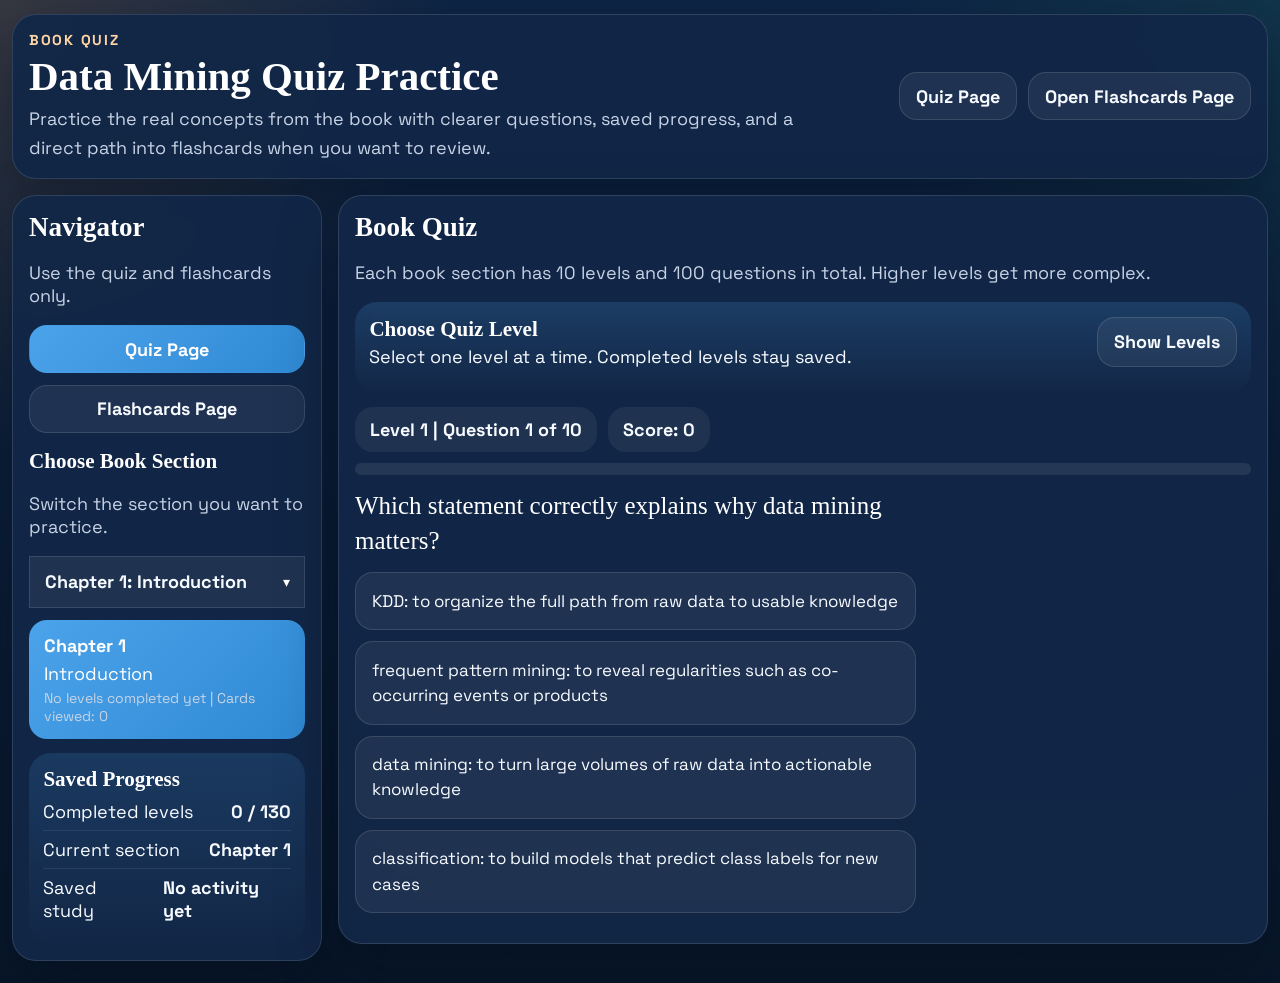
==== commit 8afcaad6: "interface" ====
--- a/index.html
+++ b/index.html
@@ -1,4 +1,4 @@
-<!DOCTYPE html>
+﻿<!DOCTYPE html>
 <html lang="en">
 <head>
   <meta charset="UTF-8" />
@@ -14,20 +14,6 @@
   <link rel="icon" href="icon-192.svg" type="image/svg+xml" />
   <link rel="stylesheet" href="styles.css" />
 </head>
-<<<<<<< HEAD
-<body data-page="home">
-  <div class="app-shell">
-    <header class="page-header card">
-      <div>
-        <p class="eyebrow">Interactive Textbook Platform</p>
-        <h1>Data Mining Techniques</h1>
-        <p class="hero-text">
-          Study chapter by chapter, see your saved progress clearly, and move into larger quiz and flashcard pages from one navigator panel.
-        </p>
-      </div>
-      <div class="header-actions">
-        <a class="quick-link" href="quiz.html">Open Quiz Page</a>
-=======
 <body data-page="quiz">
   <div class="app-shell">
     <header class="page-header card">
@@ -40,7 +26,6 @@
       </div>
       <div class="header-actions">
         <a class="quick-link" href="index.html">Quiz Page</a>
->>>>>>> db1b2cb (m)
         <a class="quick-link" href="flashcards.html">Open Flashcards Page</a>
       </div>
     </header>
@@ -49,31 +34,17 @@
       <aside class="nav-panel card">
         <div class="section-heading">
           <h2>Navigator</h2>
-<<<<<<< HEAD
-          <p>Use these pages to move around the textbook app.</p>
-        </div>
-
-        <nav class="nav-links">
-          <a class="nav-link" data-nav="home" href="index.html">Chapters &amp; Progress</a>
-          <a class="nav-link" data-nav="quiz" href="quiz.html">Quiz Page</a>
-=======
           <p>Use the quiz and flashcards only.</p>
         </div>
 
         <nav class="nav-links">
           <a class="nav-link" data-nav="quiz" href="index.html">Quiz Page</a>
->>>>>>> db1b2cb (m)
           <a class="nav-link" data-nav="flashcards" href="flashcards.html">Flashcards Page</a>
         </nav>
 
         <div class="section-heading compact">
-<<<<<<< HEAD
-          <h3>Choose Chapter</h3>
-          <p>Pick a chapter once and the other pages follow it.</p>
-=======
           <h3>Choose Book Section</h3>
           <p>Switch the section you want to practice.</p>
->>>>>>> db1b2cb (m)
         </div>
         <div class="chapter-select-wrap">
           <select id="chapter-select" class="chapter-select"></select>
@@ -99,12 +70,6 @@
       </aside>
 
       <section class="page-main">
-<<<<<<< HEAD
-        <section class="card feature-card">
-          <div class="section-heading">
-            <h2 id="chapter-title">Chapter 1</h2>
-            <p id="chapter-pages"></p>
-=======
         <section class="card quiz-page-card">
           <div class="section-heading">
             <h2>Book Quiz</h2>
@@ -159,30 +124,9 @@
               <button id="retry-quiz-button" class="secondary-button" type="button">Retry Quiz</button>
               <button id="next-level-button" class="primary-button" type="button">Next Level</button>
             </div>
->>>>>>> db1b2cb (m)
           </div>
           <p id="chapter-summary-text" class="large-copy"></p>
         </section>
-<<<<<<< HEAD
-
-        <section class="card">
-          <div class="section-heading">
-            <h2>Key Ideas</h2>
-            <p>These are the main ideas you should know before moving into practice.</p>
-          </div>
-          <div id="chapter-topics" class="topic-list"></div>
-        </section>
-
-        <section class="card">
-          <div class="section-heading">
-            <h2>Saved Progress Details</h2>
-            <p>This area shows what has already been completed in the app.</p>
-          </div>
-          <div id="saved-progress-empty" class="status-card">No saved progress yet. Complete a quiz level or view flashcards to start building history.</div>
-          <div id="saved-progress-list" class="saved-progress-list"></div>
-        </section>
-=======
->>>>>>> db1b2cb (m)
       </section>
     </main>
   </div>
--- a/styles.css
+++ b/styles.css
@@ -1,61 +1,43 @@
 :root {
-<<<<<<< HEAD
   --bg: #0b1f3a;
   --bg-deep: #081629;
   --panel: rgba(18, 39, 71, 0.96);
+  --panel-strong: rgba(14, 31, 58, 0.98);
   --panel-soft: rgba(255, 255, 255, 0.05);
   --ink: #f7fbff;
   --muted: #c7d3e5;
-  --brand: #f28c28;
-  --brand-strong: #cf6f12;
+  --brand: #4ba3ea;
+  --brand-strong: #2f89d3;
   --success: #2ea66a;
   --danger: #d95b5b;
   --line: rgba(255, 255, 255, 0.12);
   --shadow: 0 24px 60px rgba(3, 12, 24, 0.35);
-=======
-  --bg: #d8efff;
-  --card: rgba(10, 34, 74, 0.92);
-  --card-strong: #12386f;
-  --ink: #ffffff;
-  --line: rgba(162, 192, 255, 0.16);
-  --brand: #2196f3;
-  --brand-dark: #0d7dd8;
-  --accent: #68c5ff;
-  --danger: #ff7d7d;
-  --success: #56d6a2;
-  --shadow: 0 18px 45px rgba(73, 121, 168, 0.16);
->>>>>>> db1b2cb (m)
 }
 
 * {
   box-sizing: border-box;
+}
+
+html {
+  scroll-behavior: smooth;
 }
 
 body {
   margin: 0;
   min-height: 100vh;
   font-family: "Space Grotesk", sans-serif;
+  font-size: 18px;
   color: var(--ink);
-  font-size: 18px;
   background:
-<<<<<<< HEAD
     radial-gradient(circle at top left, rgba(242, 140, 40, 0.18), transparent 28%),
     radial-gradient(circle at top right, rgba(46, 166, 106, 0.12), transparent 26%),
     linear-gradient(180deg, #0d2546 0%, #0b1f3a 42%, #081629 100%);
-=======
-    radial-gradient(circle at top, rgba(33, 150, 243, 0.18), transparent 24%),
-    radial-gradient(circle at right top, rgba(104, 197, 255, 0.24), transparent 32%),
-    linear-gradient(180deg, #f2fbff 0%, #d8efff 52%, #c7e8ff 100%);
->>>>>>> db1b2cb (m)
 }
 
 button,
 select,
-<<<<<<< HEAD
-=======
 input,
 textarea,
->>>>>>> db1b2cb (m)
 a {
   font: inherit;
 }
@@ -63,125 +45,82 @@
 a {
   color: inherit;
   text-decoration: none;
-<<<<<<< HEAD
 }
 
 .app-shell {
-  width: min(1380px, calc(100% - 1.5rem));
+  width: min(1320px, calc(100% - 1.5rem));
   margin: 0 auto;
-  padding: 0.75rem 0 1rem;
-}
-
-.card {
+  padding: 0.85rem 0 1.35rem;
+}
+
+.card,
+.page-header,
+.nav-panel,
+.page-main > .card {
   background: var(--panel);
-  border: 1px solid rgba(255, 255, 255, 0.08);
-  border-radius: 26px;
+  border: 1px solid var(--line);
+  border-radius: 24px;
   box-shadow: var(--shadow);
   backdrop-filter: blur(10px);
 }
 
+.page-header,
+.nav-panel,
+.page-main > .card {
+  padding: 1rem;
+}
+
 .page-header {
-  display: flex;
-  justify-content: space-between;
+  display: grid;
+  grid-template-columns: minmax(0, 1.45fr) minmax(250px, 0.8fr);
   gap: 1rem;
   align-items: center;
-  padding: 1rem 1.1rem;
-  margin-bottom: 0.85rem;
-=======
-}
-
-.app-shell {
-  width: min(1380px, calc(100% - 2rem));
-  margin: 0 auto;
-  padding: 2rem 0 3rem;
-}
-
-.page-header,
-.nav-panel,
-.page-main > .card,
-.quiz-page-card {
-  background: var(--card);
-  backdrop-filter: blur(10px);
-  border: 1px solid var(--line);
-  box-shadow: var(--shadow);
-  border-radius: 28px;
-}
-
-.page-header,
-.nav-panel,
-.feature-card,
-.page-main > .card,
-.quiz-page-card {
-  padding: 1.5rem;
-}
-
-.page-header {
-  display: grid;
-  grid-template-columns: 2fr 1fr;
-  gap: 1.5rem;
-  align-items: stretch;
-  margin-bottom: 1.5rem;
-}
-
-.page-header > div:first-child {
-  display: flex;
-  flex-direction: column;
-  justify-content: center;
->>>>>>> db1b2cb (m)
+  margin-bottom: 1rem;
 }
 
 .eyebrow {
   margin: 0 0 0.45rem;
+  font-size: 0.9rem;
+  font-weight: 800;
+  letter-spacing: 0.12em;
   text-transform: uppercase;
-  letter-spacing: 0.12em;
-  font-size: 0.9rem;
-  color: #ffffff;
-  font-weight: 800;
-<<<<<<< HEAD
   color: #ffd5a5;
-=======
->>>>>>> db1b2cb (m)
 }
 
 h1,
 h2,
 h3 {
+  margin: 0;
   font-family: Georgia, "Times New Roman", serif;
-  margin: 0;
   color: #ffffff;
 }
 
 h1 {
-<<<<<<< HEAD
-  font-size: clamp(2rem, 3.2vw, 3.4rem);
-  line-height: 1;
-  margin-bottom: 0.35rem;
-=======
-  font-size: clamp(2.5rem, 4vw, 4.5rem);
-  line-height: 1;
-  margin-bottom: 0.75rem;
->>>>>>> db1b2cb (m)
+  font-size: clamp(2rem, 3.2vw, 3.3rem);
+  line-height: 1.02;
+  margin-bottom: 0.45rem;
 }
 
 .hero-text,
 .section-heading p,
-.large-copy,
-<<<<<<< HEAD
-.results-summary {
+.results-summary,
+.saved-item-meta,
+.chapter-meta,
+.large-copy {
   color: var(--muted);
 }
 
-.hero-text {
-  max-width: 780px;
+.hero-text,
+.large-copy {
   margin: 0;
-  line-height: 1.5;
+  line-height: 1.6;
 }
 
 .header-actions {
   display: flex;
-  gap: 0.65rem;
   flex-wrap: wrap;
   justify-content: flex-end;
+  gap: 0.7rem;
 }
 
 .quick-link,
@@ -191,10 +130,27 @@
 .level-button,
 .quiz-option,
 .flashcard,
-.chapter-card,
-.chapter-current-card {
+.chapter-current-card,
+.topic-item,
+.saved-item,
+.status-card,
+.result-item,
+.quiz-status,
+.quiz-score-pill,
+.card-position {
   border-radius: 18px;
   transition: transform 180ms ease, box-shadow 180ms ease, background 180ms ease;
+}
+
+.quick-link,
+.nav-link,
+.secondary-button,
+.level-button,
+.quiz-option,
+.chapter-select {
+  border: 1px solid var(--line);
+  background: rgba(255, 255, 255, 0.06);
+  color: var(--ink);
 }
 
 .quick-link,
@@ -203,10 +159,7 @@
   align-items: center;
   justify-content: center;
   min-height: 48px;
-  padding: 0.7rem 1rem;
-  border: 1px solid rgba(242, 140, 40, 0.3);
-  background: rgba(242, 140, 40, 0.12);
-  color: #ffd5a5;
+  padding: 0.72rem 1rem;
   font-weight: 800;
 }
 
@@ -218,170 +171,55 @@
 .quiz-option:hover,
 .flashcard:hover {
   transform: translateY(-2px);
-  box-shadow: 0 12px 28px rgba(7, 16, 28, 0.3);
-}
-
-.page-layout {
-  display: grid;
-  grid-template-columns: 320px minmax(0, 1fr);
-  gap: 0.85rem;
-  align-items: start;
-}
-
-.nav-panel {
-  padding: 0.9rem;
-  position: sticky;
-  top: 0.6rem;
-}
-
-.page-main {
-  display: grid;
-  gap: 0.85rem;
-}
-
-.section-heading {
-  margin-bottom: 0.65rem;
-}
-
-.section-heading h2,
-.section-heading h3 {
-  margin-bottom: 0.25rem;
-}
-
-.section-heading p {
-  margin: 0;
-}
-
-.section-heading.compact {
-  margin-top: 0.85rem;
-}
-
-.nav-links {
-  display: grid;
-  gap: 0.5rem;
-}
-
-.nav-link.active {
-  background: linear-gradient(135deg, var(--brand), #ffac55);
-  border-color: transparent;
-  color: white;
-=======
-.results-summary,
-.saved-item-meta,
-.chapter-meta {
-  color: #ffffff;
-}
-
-.hero-text,
-.large-copy {
-  line-height: 1.7;
-  margin: 0;
-}
-
-.large-copy {
-  font-size: 1.08rem;
-}
-
-.header-actions {
-  display: flex;
-  flex-direction: column;
-  justify-content: center;
-  gap: 0.9rem;
-  background:
-    linear-gradient(135deg, rgba(10, 34, 74, 0.96), rgba(18, 56, 111, 0.95)),
-    var(--card);
-  border: 1px solid var(--line);
-  border-radius: 24px;
-  padding: 1rem;
-}
-
-.quick-link,
-.nav-link,
-.primary-button,
-.secondary-button,
-.level-button,
-.quiz-option,
-.flashcard,
-.chapter-current-card {
-  border-radius: 18px;
-  transition: transform 180ms ease, box-shadow 180ms ease, background 180ms ease;
-}
-
-.quick-link,
-.nav-link,
-.secondary-button,
-.level-button,
-.quiz-option {
-  background: rgba(255, 255, 255, 0.08);
-  color: #ffffff;
-  border: 1px solid var(--line);
-}
-
-.quick-link,
-.nav-link {
-  display: inline-flex;
-  align-items: center;
-  justify-content: center;
-  min-height: 52px;
-  padding: 0.8rem 1rem;
-  font-weight: 800;
-}
-
-.quick-link:hover,
-.nav-link:hover,
-.primary-button:hover,
-.secondary-button:hover,
-.level-button:hover,
-.quiz-option:hover,
-.flashcard:hover {
-  transform: translateY(-2px);
-  box-shadow: 0 12px 28px rgba(13, 35, 53, 0.14);
-}
-
-.page-layout {
-  display: grid;
-  grid-template-columns: 320px 1fr;
-  gap: 1.5rem;
-  align-items: start;
-}
-
-.nav-panel {
-  position: sticky;
-  top: 0.75rem;
-}
-
-.page-main {
-  display: grid;
-  gap: 1.5rem;
-  align-content: start;
-}
-
-.section-heading {
-  margin-bottom: 1rem;
-}
-
-.section-heading h2,
-.section-heading h3 {
-  margin-bottom: 0.3rem;
-  font-size: clamp(1.8rem, 2.4vw, 2.4rem);
-}
-
-.section-heading.compact {
-  margin-top: 1.2rem;
-}
-
-.nav-links {
-  display: grid;
-  gap: 0.7rem;
+  box-shadow: 0 14px 26px rgba(7, 16, 28, 0.28);
 }
 
 .nav-link.active,
 .primary-button,
 .level-button.active {
-  background: linear-gradient(135deg, var(--brand), var(--brand-dark));
-  color: white;
   border-color: transparent;
->>>>>>> db1b2cb (m)
+  background: linear-gradient(135deg, var(--brand), var(--brand-strong));
+  color: #ffffff;
+}
+
+.page-layout {
+  display: grid;
+  grid-template-columns: 310px minmax(0, 1fr);
+  gap: 1rem;
+  align-items: start;
+}
+
+.nav-panel {
+  position: sticky;
+  top: 0.7rem;
+}
+
+.page-main {
+  display: grid;
+  gap: 1rem;
+  align-content: start;
+}
+
+.section-heading {
+  margin-bottom: 0.8rem;
+}
+
+.section-heading h2,
+.section-heading h3 {
+  margin-bottom: 0.2rem;
+}
+
+.section-heading.compact {
+  margin-top: 1rem;
+}
+
+.nav-links,
+.topic-list,
+.saved-progress-list,
+.results-list,
+.quiz-options {
+  display: grid;
+  gap: 0.7rem;
 }
 
 .chapter-select-wrap {
@@ -393,28 +231,12 @@
   appearance: none;
   -webkit-appearance: none;
   cursor: pointer;
-<<<<<<< HEAD
   padding: 0.85rem 2.7rem 0.85rem 0.95rem;
-  border-radius: 18px;
-  border: 1px solid var(--line);
-  background: rgba(255, 255, 255, 0.06);
-  color: var(--ink);
-=======
-  padding: 0.95rem 2.8rem 0.95rem 1rem;
-  border-radius: 16px;
-  border: 1px solid var(--line);
-  background: rgba(255, 255, 255, 0.08);
-  color: #ffffff;
->>>>>>> db1b2cb (m)
   font-weight: 700;
 }
 
 .chapter-select option {
-<<<<<<< HEAD
   color: #0b1f3a;
-=======
-  color: #0b2550;
->>>>>>> db1b2cb (m)
 }
 
 .chapter-select-arrow {
@@ -429,138 +251,60 @@
 
 .chapter-current-card {
   display: grid;
-  gap: 0.3rem;
-<<<<<<< HEAD
-  margin-top: 0.7rem;
-  padding: 0.85rem 0.9rem;
-  background: linear-gradient(135deg, var(--brand), #ffac55);
-  color: white;
+  gap: 0.28rem;
+  margin-top: 0.75rem;
+  padding: 0.9rem 0.95rem;
+  background: linear-gradient(135deg, var(--brand), var(--brand-strong));
+  color: #ffffff;
 }
 
 .chapter-meta {
   font-size: 0.88rem;
-  opacity: 0.9;
 }
 
 .progress-card {
-  margin-top: 0.8rem;
-  padding: 0.8rem;
+  margin-top: 0.85rem;
+  padding: 0.9rem;
   border-radius: 22px;
-  background: linear-gradient(180deg, rgba(242, 140, 40, 0.15), rgba(18, 39, 71, 0.94));
-=======
-  margin-top: 0.8rem;
-  padding: 0.95rem 1rem;
-  background:
-    radial-gradient(circle at top right, rgba(104, 197, 255, 0.18), transparent 30%),
-    linear-gradient(180deg, rgba(18, 56, 111, 0.96) 0%, rgba(10, 34, 74, 0.94) 100%);
-  border: 1px solid rgba(162, 192, 255, 0.16);
-}
-
-.progress-card {
-  margin-top: 1rem;
-  padding: 1rem;
-  border-radius: 20px;
-  background: linear-gradient(180deg, rgba(33, 150, 243, 0.16), rgba(18, 56, 111, 0.74));
->>>>>>> db1b2cb (m)
+  background: linear-gradient(180deg, rgba(75, 163, 234, 0.16), rgba(18, 39, 71, 0.94));
 }
 
 .progress-row {
   display: flex;
   justify-content: space-between;
   gap: 0.75rem;
-<<<<<<< HEAD
-  padding: 0.4rem 0;
+  padding: 0.45rem 0;
   border-bottom: 1px solid rgba(255, 255, 255, 0.08);
-=======
-  padding: 0.5rem 0;
-  border-bottom: 1px solid rgba(162, 192, 255, 0.14);
->>>>>>> db1b2cb (m)
 }
 
 .progress-row:last-child {
   border-bottom: 0;
-}
-
-<<<<<<< HEAD
-.feature-card,
-.page-main > .card {
-  padding: 1rem 1.05rem;
-}
-
-.large-copy {
-  font-size: 1.05rem;
-  line-height: 1.75;
-  margin: 0;
-}
-
-.topic-list,
-.saved-progress-list {
-  display: grid;
-  gap: 0.7rem;
-=======
-.topic-list,
-.saved-progress-list,
-.results-list,
-.quiz-options {
-  display: grid;
-  gap: 0.8rem;
->>>>>>> db1b2cb (m)
 }
 
 .topic-item,
 .saved-item,
 .status-card,
 .result-item {
-<<<<<<< HEAD
-  padding: 0.85rem 0.95rem;
-  border-radius: 18px;
+  padding: 0.9rem 1rem;
   background: rgba(255, 255, 255, 0.05);
   border: 1px solid rgba(255, 255, 255, 0.08);
-=======
-  padding: 0.95rem 1rem;
-  border-radius: 18px;
-  background: rgba(255, 255, 255, 0.05);
-  border: 1px solid rgba(162, 192, 255, 0.16);
-  color: #ffffff;
->>>>>>> db1b2cb (m)
 }
 
 .topic-item strong,
 .saved-item strong {
   display: block;
-  margin-bottom: 0.2rem;
-}
-
-<<<<<<< HEAD
-.saved-item-meta {
-  color: var(--muted);
-  font-size: 0.92rem;
+  margin-bottom: 0.18rem;
 }
 
 .quiz-page-card {
-  padding: 1rem 1.1rem;
+  background: var(--panel-strong);
 }
 
 .quiz-level-box {
-  margin-bottom: 0.8rem;
-  padding: 0.8rem;
+  margin-bottom: 0.9rem;
+  padding: 0.9rem;
   border-radius: 22px;
-  background: linear-gradient(180deg, rgba(242, 140, 40, 0.14), rgba(18, 39, 71, 0.92));
-}
-
-.quiz-level-head {
-  margin-bottom: 0.55rem;
-=======
-.quiz-page-card {
-  background: var(--card-strong);
-}
-
-.quiz-level-box {
-  margin-bottom: 1rem;
-  padding: 1rem;
-  border-radius: 20px;
-  background: linear-gradient(180deg, rgba(33, 150, 243, 0.14), rgba(18, 56, 111, 0.72));
-  border: 1px solid rgba(162, 192, 255, 0.18);
+  background: linear-gradient(180deg, rgba(75, 163, 234, 0.18), rgba(18, 39, 71, 0.92));
 }
 
 .quiz-level-head {
@@ -568,203 +312,116 @@
   align-items: flex-start;
   justify-content: space-between;
   gap: 1rem;
-  margin-bottom: 0.7rem;
+  margin-bottom: 0.65rem;
 }
 
 .quiz-level-head h3 {
-  margin-bottom: 0.2rem;
->>>>>>> db1b2cb (m)
+  margin-bottom: 0.18rem;
 }
 
 .quiz-level-head p {
   margin: 0;
-<<<<<<< HEAD
-  color: var(--muted);
-=======
-  color: #ffffff;
 }
 
 .level-toggle-button {
   flex: 0 0 auto;
-  min-height: 42px;
-  padding: 0.65rem 1rem;
-  border-radius: 14px;
 }
 
 .level-panel-content.collapsed {
   display: none;
->>>>>>> db1b2cb (m)
 }
 
 .level-grid {
   display: grid;
-  grid-template-columns: repeat(auto-fit, minmax(150px, 1fr));
-<<<<<<< HEAD
-  gap: 0.65rem;
+  grid-template-columns: repeat(auto-fit, minmax(145px, 1fr));
+  gap: 0.7rem;
 }
 
 .level-button,
 .quiz-option,
 .secondary-button {
   border: 1px solid var(--line);
-  background: rgba(255, 255, 255, 0.05);
+  background: rgba(255, 255, 255, 0.06);
   color: var(--ink);
-=======
-  gap: 0.8rem;
->>>>>>> db1b2cb (m)
 }
 
 .level-button,
 .quiz-option {
   width: 100%;
   text-align: left;
-<<<<<<< HEAD
   padding: 0.95rem 1rem;
   cursor: pointer;
 }
 
-.level-button.active,
-.primary-button {
-  background: linear-gradient(135deg, var(--brand), #ffac55);
-  color: white;
-  border: 0;
-}
-
 .level-meta {
   display: block;
-  margin-top: 0.35rem;
-  color: rgba(255, 255, 255, 0.88);
-  font-size: 0.84rem;
-=======
-  padding: 1rem;
-  cursor: pointer;
-}
-
-.level-meta {
-  display: block;
-  margin-top: 0.35rem;
-  color: rgba(255, 255, 255, 0.92);
-  font-size: 0.9rem;
->>>>>>> db1b2cb (m)
+  margin-top: 0.3rem;
+  color: rgba(255, 255, 255, 0.86);
+  font-size: 0.86rem;
 }
 
 .quiz-toolbar,
 .quiz-actions,
-<<<<<<< HEAD
-.flashcard-controls {
-  display: flex;
-  align-items: center;
-  gap: 0.6rem;
-=======
 .flashcard-controls,
 .review-controls {
   display: flex;
   align-items: center;
-  gap: 0.8rem;
->>>>>>> db1b2cb (m)
   flex-wrap: wrap;
+  gap: 0.65rem;
 }
 
 .quiz-toolbar {
-<<<<<<< HEAD
-  margin-bottom: 0.6rem;
-=======
-  margin-bottom: 0.8rem;
->>>>>>> db1b2cb (m)
+  margin-bottom: 0.65rem;
 }
 
 .quiz-status,
 .quiz-score-pill,
 .card-position {
-<<<<<<< HEAD
-  padding: 0.65rem 0.9rem;
-  border-radius: 15px;
+  padding: 0.7rem 0.95rem;
   background: rgba(255, 255, 255, 0.06);
   font-weight: 800;
-=======
-  padding: 0.8rem 1rem;
-  border-radius: 18px;
-  background: rgba(255, 255, 255, 0.08);
-  font-weight: 800;
-  font-size: 1.08rem;
-  color: #ffffff;
->>>>>>> db1b2cb (m)
 }
 
 .progress-track {
   width: 100%;
-<<<<<<< HEAD
   height: 12px;
+  margin-bottom: 0.9rem;
   border-radius: 999px;
+  overflow: hidden;
   background: rgba(255, 255, 255, 0.08);
-  overflow: hidden;
-  margin-bottom: 0.9rem;
-=======
-  height: 14px;
-  border-radius: 999px;
-  background: rgba(255, 255, 255, 0.08);
-  overflow: hidden;
-  margin-bottom: 1rem;
->>>>>>> db1b2cb (m)
 }
 
 .progress-bar {
   width: 0;
   height: 100%;
   border-radius: inherit;
-<<<<<<< HEAD
   background: linear-gradient(90deg, var(--success), var(--brand));
-=======
-  background: linear-gradient(90deg, var(--accent), var(--brand));
->>>>>>> db1b2cb (m)
   transition: width 220ms ease;
 }
 
 .quiz-panel {
   display: grid;
-  grid-template-columns: minmax(0, 1fr) 320px;
-<<<<<<< HEAD
-  gap: 0.9rem;
+  gap: 0.95rem;
   align-items: start;
 }
 
 .quiz-main-column {
   display: grid;
   gap: 0.85rem;
-=======
-  gap: 1rem;
-  align-items: start;
-}
-
-.quiz-panel:has(.quiz-feedback.hidden) {
-  grid-template-columns: minmax(0, 1fr);
-}
-
-.quiz-main-column {
-  display: grid;
-  gap: 0.9rem;
-  width: 100%;
-  max-width: 980px;
-  margin: 0 auto;
->>>>>>> db1b2cb (m)
 }
 
 .quiz-question {
+  max-width: 920px;
   margin: 0;
-<<<<<<< HEAD
-  font-size: clamp(1.6rem, 2vw, 2.2rem);
-  line-height: 1.35;
-}
-
-.quiz-options,
-.results-list {
-  display: grid;
-  gap: 0.65rem;
+  font-size: clamp(1.35rem, 1.95vw, 1.95rem);
+  font-weight: 500;
+  line-height: 1.4;
+  color: #ffffff;
 }
 
 .quiz-option {
-  font-size: 1.08rem;
-  line-height: 1.45;
+  font-size: 1.06rem;
+  line-height: 1.5;
 }
 
 .quiz-option.correct {
@@ -784,8 +441,6 @@
   background: rgba(255, 255, 255, 0.05);
   border: 1px solid rgba(255, 255, 255, 0.08);
   line-height: 1.6;
-  position: sticky;
-  top: 0.6rem;
 }
 
 .quiz-feedback.correct {
@@ -796,120 +451,42 @@
 .quiz-feedback.wrong {
   background: rgba(217, 91, 91, 0.14);
   border-color: rgba(217, 91, 91, 0.34);
-=======
-  font-size: clamp(1.55rem, 2.15vw, 2.2rem);
-  font-weight: 500;
-  line-height: 1.35;
-  color: #ffffff;
-  text-align: justify;
-  max-width: 920px;
-  margin-inline: auto;
-}
-
-.quiz-option {
-  font-size: 1.14rem;
-  line-height: 1.55;
-}
-
-.quiz-option.correct {
-  background: rgba(86, 214, 162, 0.14);
-  border-color: rgba(86, 214, 162, 0.36);
-}
-
-.quiz-option.wrong {
-  background: rgba(255, 125, 125, 0.14);
-  border-color: rgba(255, 125, 125, 0.36);
-}
-
-.quiz-feedback {
-  min-height: 150px;
-  padding: 1rem;
-  border-radius: 20px;
-  background: rgba(255, 255, 255, 0.06);
-  border: 1px solid rgba(162, 192, 255, 0.16);
-  line-height: 1.6;
-  color: #ffffff;
-  position: sticky;
-  top: 0.75rem;
-}
-
-.quiz-options {
-  width: 100%;
-  max-width: 920px;
-  margin: 0 auto;
-}
-
-.quiz-actions {
-  justify-content: center;
-}
-
-.quiz-feedback.correct {
-  background: rgba(86, 214, 162, 0.1);
-  border-color: rgba(86, 214, 162, 0.22);
-}
-
-.quiz-feedback.wrong {
-  background: rgba(255, 125, 125, 0.1);
-  border-color: rgba(255, 125, 125, 0.22);
->>>>>>> db1b2cb (m)
 }
 
 .feedback-head {
   display: flex;
   align-items: center;
   gap: 0.7rem;
-<<<<<<< HEAD
   margin-bottom: 0.4rem;
-=======
-  margin-bottom: 0.35rem;
->>>>>>> db1b2cb (m)
 }
 
 .feedback-emoji {
-  font-size: 1.6rem;
+  font-size: 1.55rem;
 }
 
 .primary-button,
 .secondary-button {
-  min-height: 48px;
-<<<<<<< HEAD
-  padding: 0.8rem 1rem;
-=======
-  padding: 0.9rem 1.25rem;
->>>>>>> db1b2cb (m)
+  min-height: 46px;
+  padding: 0.78rem 1rem;
   font-weight: 800;
   cursor: pointer;
 }
 
-<<<<<<< HEAD
-.hidden {
-  display: none;
-}
-
 .results-summary {
   margin-bottom: 0.8rem;
-  font-size: 1rem;
   line-height: 1.6;
 }
 
 .flashcard-controls {
   justify-content: space-between;
-  margin-bottom: 0.75rem;
-=======
-.flashcard-controls {
-  justify-content: space-between;
-  margin-bottom: 0.85rem;
->>>>>>> db1b2cb (m)
+  margin-bottom: 0.8rem;
 }
 
 .flashcard {
   position: relative;
   width: 100%;
   min-height: 420px;
-<<<<<<< HEAD
-=======
   height: 420px;
->>>>>>> db1b2cb (m)
   padding: 0;
   border: 0;
   background: transparent;
@@ -925,14 +502,9 @@
   justify-content: flex-start;
   align-items: flex-start;
   width: 100%;
-<<<<<<< HEAD
+  height: 100%;
   min-height: 420px;
   padding: 1.2rem 1.15rem;
-=======
-  height: 100%;
-  min-height: 420px;
-  padding: 1.25rem 1.2rem;
->>>>>>> db1b2cb (m)
   border-radius: 24px;
   backface-visibility: hidden;
   transition: transform 260ms ease;
@@ -944,20 +516,16 @@
   background:
     radial-gradient(circle at top right, rgba(104, 197, 255, 0.18), transparent 30%),
     linear-gradient(180deg, rgba(18, 56, 111, 0.96) 0%, rgba(10, 34, 74, 0.94) 100%);
-  color: white;
+  color: #ffffff;
   border: 1px solid rgba(162, 192, 255, 0.16);
 }
 
 .flashcard-back {
-<<<<<<< HEAD
   background: linear-gradient(135deg, rgba(242, 140, 40, 0.14), rgba(255, 255, 255, 0.05));
-=======
-  background: linear-gradient(180deg, rgba(33, 150, 243, 0.16), rgba(18, 56, 111, 0.74));
->>>>>>> db1b2cb (m)
   color: var(--ink);
   border: 1px solid rgba(162, 192, 255, 0.16);
   transform: rotateY(180deg);
-  line-height: 1.8;
+  line-height: 1.75;
 }
 
 .flashcard.flipped .flashcard-front {
@@ -971,41 +539,45 @@
 .flashcard-label {
   display: inline-block;
   margin-bottom: 0.65rem;
-<<<<<<< HEAD
   padding: 0.38rem 0.6rem;
-=======
-  padding: 0.4rem 0.65rem;
->>>>>>> db1b2cb (m)
   border-radius: 999px;
   font-size: 0.8rem;
   font-weight: 800;
+  letter-spacing: 0.06em;
   text-transform: uppercase;
-  letter-spacing: 0.06em;
   background: rgba(255, 255, 255, 0.16);
 }
 
 .flashcard-back .flashcard-label {
-  background: rgba(33, 150, 243, 0.14);
+  background: rgba(75, 163, 234, 0.22);
   color: #ffffff;
 }
 
 .flashcard-face h3 {
-<<<<<<< HEAD
   margin-bottom: 0.5rem;
-  font-size: clamp(1.5rem, 2vw, 2rem);
+  font-size: clamp(1.35rem, 1.9vw, 1.9rem);
   line-height: 1.45;
-=======
-  margin-bottom: 0.55rem;
-  font-size: clamp(1.5rem, 2vw, 2rem);
-  line-height: 1.4;
->>>>>>> db1b2cb (m)
 }
 
 .flashcard-face p {
   margin: 0;
 }
 
-<<<<<<< HEAD
+.hidden {
+  display: none !important;
+}
+
+@media (min-width: 1180px) {
+  .quiz-panel {
+    grid-template-columns: minmax(0, 1fr) 320px;
+  }
+
+  .quiz-feedback:not(.hidden) {
+    position: sticky;
+    top: 0.7rem;
+  }
+}
+
 @media (max-width: 1080px) {
   .page-layout {
     grid-template-columns: 1fr;
@@ -1014,52 +586,49 @@
   .nav-panel {
     position: static;
   }
-
-=======
-.hidden {
-  display: none;
-}
-
-@media (max-width: 1080px) {
-  .page-layout,
->>>>>>> db1b2cb (m)
-  .quiz-panel {
-    grid-template-columns: 1fr;
-  }
-
+}
+
+@media (max-width: 820px) {
+  body {
+    font-size: 16px;
+  }
+
+  .app-shell {
+    width: min(100% - 0.9rem, 1320px);
+    padding-top: 0.55rem;
+  }
+
+  .page-header,
   .nav-panel,
-  .quiz-feedback {
-    position: static;
-  }
-}
-
-@media (max-width: 760px) {
-  .app-shell {
-    width: min(100% - 1rem, 1380px);
+  .page-main > .card {
+    padding: 0.85rem;
+    border-radius: 20px;
   }
 
   .page-header {
     grid-template-columns: 1fr;
+    gap: 0.8rem;
   }
 
   .header-actions {
-    padding: 0;
-    background: transparent;
-    border: 0;
-  }
-
-  .header-actions,
-  .flashcard-controls,
-  .quiz-toolbar,
-  .quiz-actions,
-  .review-controls {
-    width: 100%;
+    justify-content: stretch;
+  }
+
+  .page-layout {
+    gap: 0.85rem;
+  }
+
+  .nav-links,
+  .header-actions {
+    display: grid;
+    gap: 0.6rem;
   }
 
   .quick-link,
+  .nav-link,
   .primary-button,
   .secondary-button {
-    flex: 1 1 100%;
+    width: 100%;
   }
 
   .quiz-level-head {
@@ -1071,6 +640,23 @@
     width: 100%;
   }
 
+  .level-grid {
+    grid-template-columns: repeat(2, minmax(0, 1fr));
+  }
+
+  .quiz-question {
+    font-size: clamp(1.2rem, 4vw, 1.5rem);
+    line-height: 1.45;
+  }
+
+  .quiz-option {
+    font-size: 1rem;
+  }
+
+  .progress-row {
+    align-items: flex-start;
+  }
+
   .flashcard,
   .flashcard-face {
     min-height: 500px;
@@ -1081,34 +667,62 @@
   }
 }
 
-@media (max-width: 760px) {
+@media (max-width: 600px) {
   .app-shell {
-    width: min(100% - 1rem, 1380px);
-  }
-
-  .page-header {
+    width: calc(100% - 0.7rem);
+  }
+
+  .page-header,
+  .nav-panel,
+  .page-main > .card {
+    padding: 0.78rem;
+  }
+
+  h1 {
+    font-size: clamp(1.65rem, 7vw, 2.15rem);
+  }
+
+  .section-heading h2,
+  .section-heading h3 {
+    font-size: 1.2rem;
+  }
+
+  .quiz-toolbar,
+  .quiz-actions,
+  .flashcard-controls {
     flex-direction: column;
-    align-items: flex-start;
-  }
-
-  .header-actions,
-  .flashcard-controls,
-  .quiz-toolbar,
-  .quiz-actions {
+    align-items: stretch;
+  }
+
+  .quiz-status,
+  .quiz-score-pill,
+  .card-position {
     width: 100%;
-  }
-
-  .quick-link,
-  .primary-button,
-  .secondary-button {
-    flex: 1 1 100%;
-  }
-
-  .flashcard {
-    min-height: 500px;
-  }
-
-  .flashcard-face {
-    min-height: 500px;
-  }
-}
+    text-align: center;
+  }
+
+  .level-grid {
+    grid-template-columns: 1fr;
+  }
+
+  .progress-row {
+    flex-direction: column;
+    gap: 0.15rem;
+  }
+
+  .chapter-current-card,
+  .progress-card,
+  .quiz-level-box,
+  .topic-item,
+  .saved-item,
+  .status-card,
+  .result-item,
+  .quiz-option,
+  .level-button {
+    border-radius: 16px;
+  }
+
+  .flashcard-face h3 {
+    font-size: 1.18rem;
+  }
+}
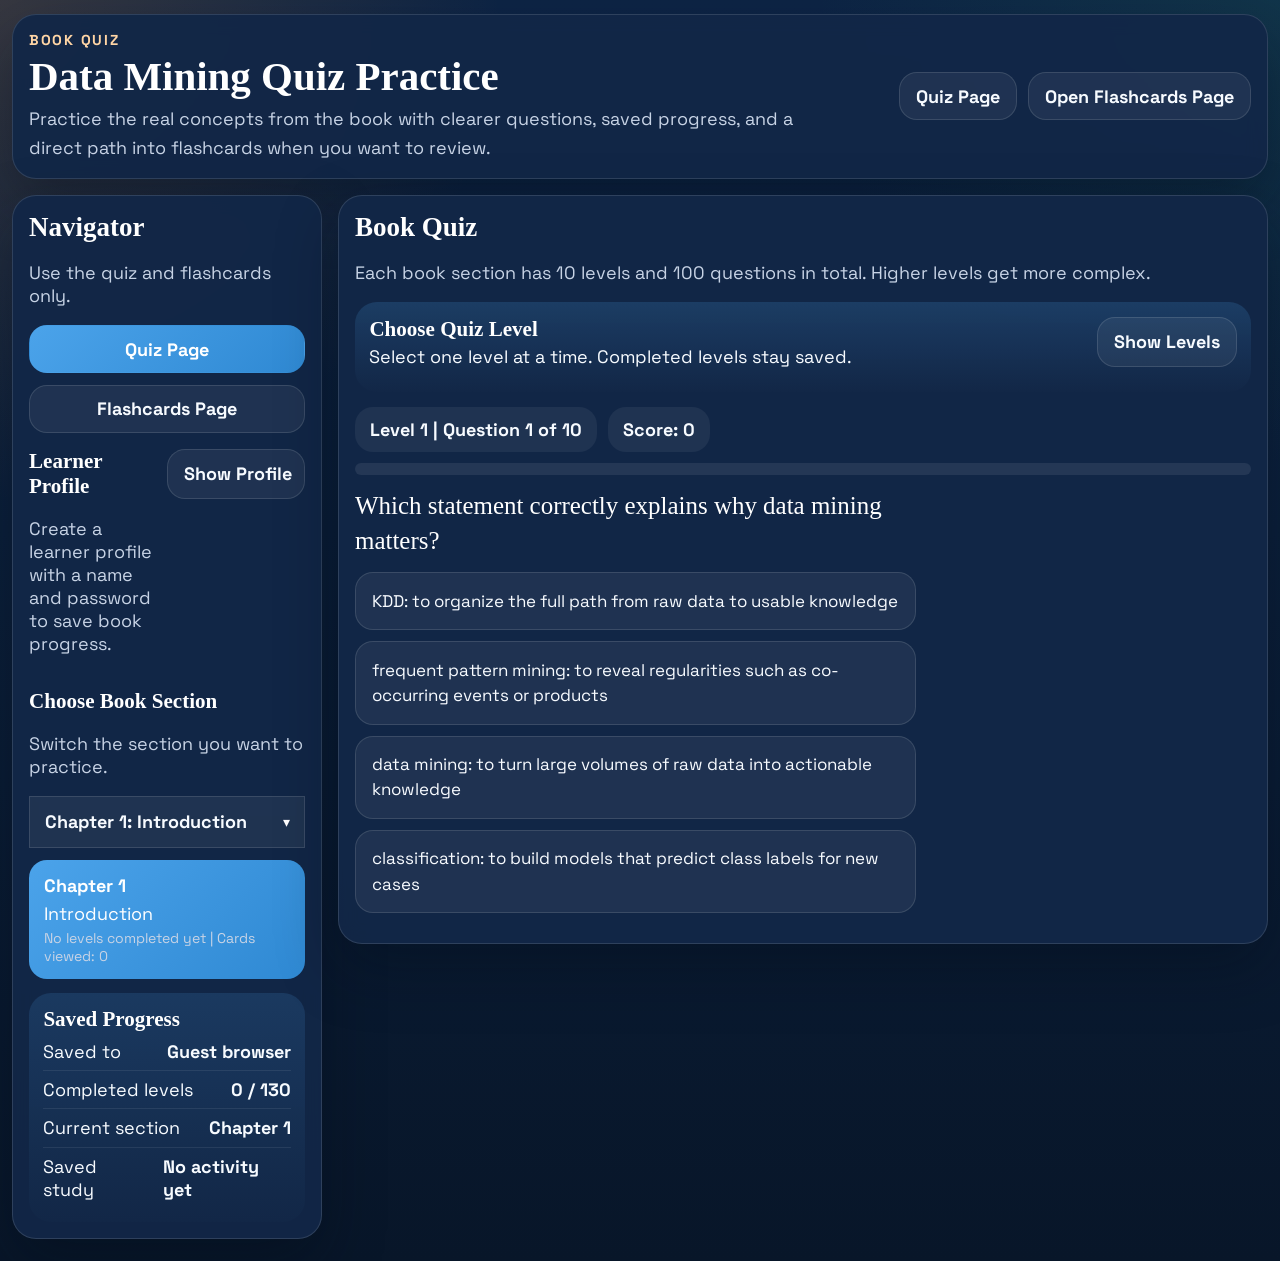
==== commit 8f7b298a: "user" ====
--- a/index.html
+++ b/index.html
@@ -42,6 +42,44 @@
           <a class="nav-link" data-nav="flashcards" href="flashcards.html">Flashcards Page</a>
         </nav>
 
+        <div class="section-heading compact section-heading--collapsible">
+          <div>
+            <h3>Learner Profile</h3>
+            <p>Create a learner profile with a name and password to save book progress.</p>
+          </div>
+          <button id="toggle-profile-panel-button" class="secondary-button collapse-button" type="button" aria-expanded="false">
+            Show Profile
+          </button>
+        </div>
+
+        <div id="profile-panel-content" class="hidden">
+          <div class="profile-panel">
+            <div class="profile-current">
+              <div class="progress-row">
+                <span>Current learner</span>
+                <strong id="profile-name-label">Guest</strong>
+              </div>
+            </div>
+
+            <div class="profile-form">
+              <label class="field-label" for="profile-name">Name</label>
+              <input id="profile-name" type="text" placeholder="Enter learner name" />
+
+              <label class="field-label" for="profile-password">Password</label>
+              <input id="profile-password" type="password" placeholder="Create or enter password" />
+
+              <div class="profile-actions">
+                <button id="create-profile-button" class="primary-button" type="button">Create Profile</button>
+                <button id="login-profile-button" class="secondary-button" type="button">Log In</button>
+                <button id="logout-profile-button" class="secondary-button hidden" type="button">Log Out</button>
+              </div>
+            </div>
+
+            <p class="profile-note">Saved only in this browser on this device.</p>
+            <div id="profile-message" class="feedback-box hidden"></div>
+          </div>
+        </div>
+
         <div class="section-heading compact">
           <h3>Choose Book Section</h3>
           <p>Switch the section you want to practice.</p>
@@ -54,6 +92,10 @@
 
         <div class="progress-card">
           <h3>Saved Progress</h3>
+          <div class="progress-row">
+            <span>Saved to</span>
+            <strong id="save-status-label">Guest browser</strong>
+          </div>
           <div class="progress-row">
             <span>Completed levels</span>
             <strong id="completed-count">0 / 130</strong>
--- a/styles.css
+++ b/styles.css
@@ -204,6 +204,13 @@
   margin-bottom: 0.8rem;
 }
 
+.section-heading--collapsible {
+  display: flex;
+  justify-content: space-between;
+  gap: 0.8rem;
+  align-items: flex-start;
+}
+
 .section-heading h2,
 .section-heading h3 {
   margin-bottom: 0.2rem;
@@ -220,6 +227,75 @@
 .quiz-options {
   display: grid;
   gap: 0.7rem;
+}
+
+.profile-panel {
+  margin: 0.8rem 0 0.95rem;
+  padding: 1rem;
+  border-radius: 20px;
+  background: linear-gradient(180deg, rgba(75, 163, 234, 0.16), rgba(18, 56, 111, 0.72));
+  border: 1px solid rgba(255, 255, 255, 0.12);
+}
+
+.profile-current {
+  margin-bottom: 0.85rem;
+}
+
+.profile-form {
+  display: grid;
+  gap: 0.55rem;
+}
+
+.field-label {
+  font-size: 0.98rem;
+  font-weight: 800;
+  color: #ffffff;
+}
+
+.profile-form input {
+  width: 100%;
+  padding: 0.85rem 1rem;
+  border-radius: 14px;
+  border: 1px solid var(--line);
+  background: rgba(255, 255, 255, 0.08);
+  color: #ffffff;
+}
+
+.profile-actions {
+  display: flex;
+  gap: 0.65rem;
+  flex-wrap: wrap;
+}
+
+.profile-note {
+  margin: 0.7rem 0 0;
+  color: var(--muted);
+  line-height: 1.45;
+}
+
+.feedback-box {
+  margin-top: 0.85rem;
+  padding: 0.9rem 1rem;
+  border-radius: 18px;
+  background: rgba(255, 255, 255, 0.06);
+  border: 1px solid rgba(255, 255, 255, 0.1);
+  line-height: 1.6;
+  color: #ffffff;
+}
+
+.feedback-box.success {
+  background: rgba(86, 214, 162, 0.12);
+  border-color: rgba(86, 214, 162, 0.28);
+}
+
+.feedback-box.error {
+  background: rgba(255, 125, 125, 0.12);
+  border-color: rgba(255, 125, 125, 0.28);
+}
+
+.collapse-button {
+  min-width: 138px;
+  white-space: nowrap;
 }
 
 .chapter-select-wrap {
@@ -636,6 +712,12 @@
     align-items: stretch;
   }
 
+  .section-heading--collapsible,
+  .profile-actions {
+    flex-direction: column;
+    align-items: stretch;
+  }
+
   .level-toggle-button {
     width: 100%;
   }
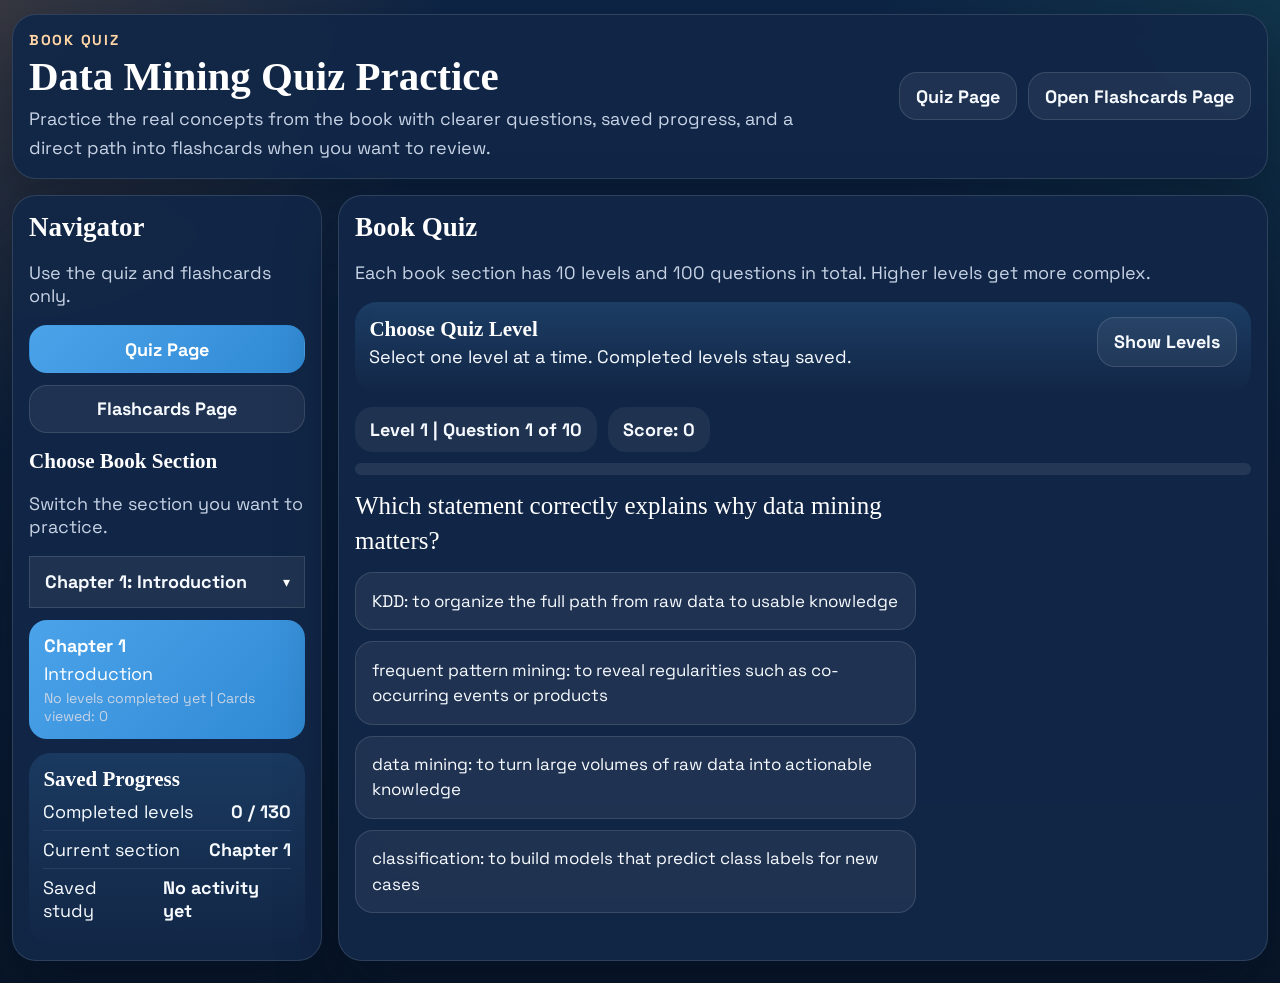
==== commit 2096f657: "align" ====
--- a/index.html
+++ b/index.html
@@ -42,44 +42,6 @@
           <a class="nav-link" data-nav="flashcards" href="flashcards.html">Flashcards Page</a>
         </nav>
 
-        <div class="section-heading compact section-heading--collapsible">
-          <div>
-            <h3>Learner Profile</h3>
-            <p>Create a learner profile with a name and password to save book progress.</p>
-          </div>
-          <button id="toggle-profile-panel-button" class="secondary-button collapse-button" type="button" aria-expanded="false">
-            Show Profile
-          </button>
-        </div>
-
-        <div id="profile-panel-content" class="hidden">
-          <div class="profile-panel">
-            <div class="profile-current">
-              <div class="progress-row">
-                <span>Current learner</span>
-                <strong id="profile-name-label">Guest</strong>
-              </div>
-            </div>
-
-            <div class="profile-form">
-              <label class="field-label" for="profile-name">Name</label>
-              <input id="profile-name" type="text" placeholder="Enter learner name" />
-
-              <label class="field-label" for="profile-password">Password</label>
-              <input id="profile-password" type="password" placeholder="Create or enter password" />
-
-              <div class="profile-actions">
-                <button id="create-profile-button" class="primary-button" type="button">Create Profile</button>
-                <button id="login-profile-button" class="secondary-button" type="button">Log In</button>
-                <button id="logout-profile-button" class="secondary-button hidden" type="button">Log Out</button>
-              </div>
-            </div>
-
-            <p class="profile-note">Saved only in this browser on this device.</p>
-            <div id="profile-message" class="feedback-box hidden"></div>
-          </div>
-        </div>
-
         <div class="section-heading compact">
           <h3>Choose Book Section</h3>
           <p>Switch the section you want to practice.</p>
@@ -92,10 +54,6 @@
 
         <div class="progress-card">
           <h3>Saved Progress</h3>
-          <div class="progress-row">
-            <span>Saved to</span>
-            <strong id="save-status-label">Guest browser</strong>
-          </div>
           <div class="progress-row">
             <span>Completed levels</span>
             <strong id="completed-count">0 / 130</strong>
--- a/styles.css
+++ b/styles.css
@@ -186,18 +186,23 @@
   display: grid;
   grid-template-columns: 310px minmax(0, 1fr);
   gap: 1rem;
-  align-items: start;
+  align-items: stretch;
 }
 
 .nav-panel {
   position: sticky;
   top: 0.7rem;
+  min-height: 100%;
 }
 
 .page-main {
   display: grid;
   gap: 1rem;
-  align-content: start;
+  align-content: stretch;
+}
+
+.page-main > .card {
+  height: 100%;
 }
 
 .section-heading {
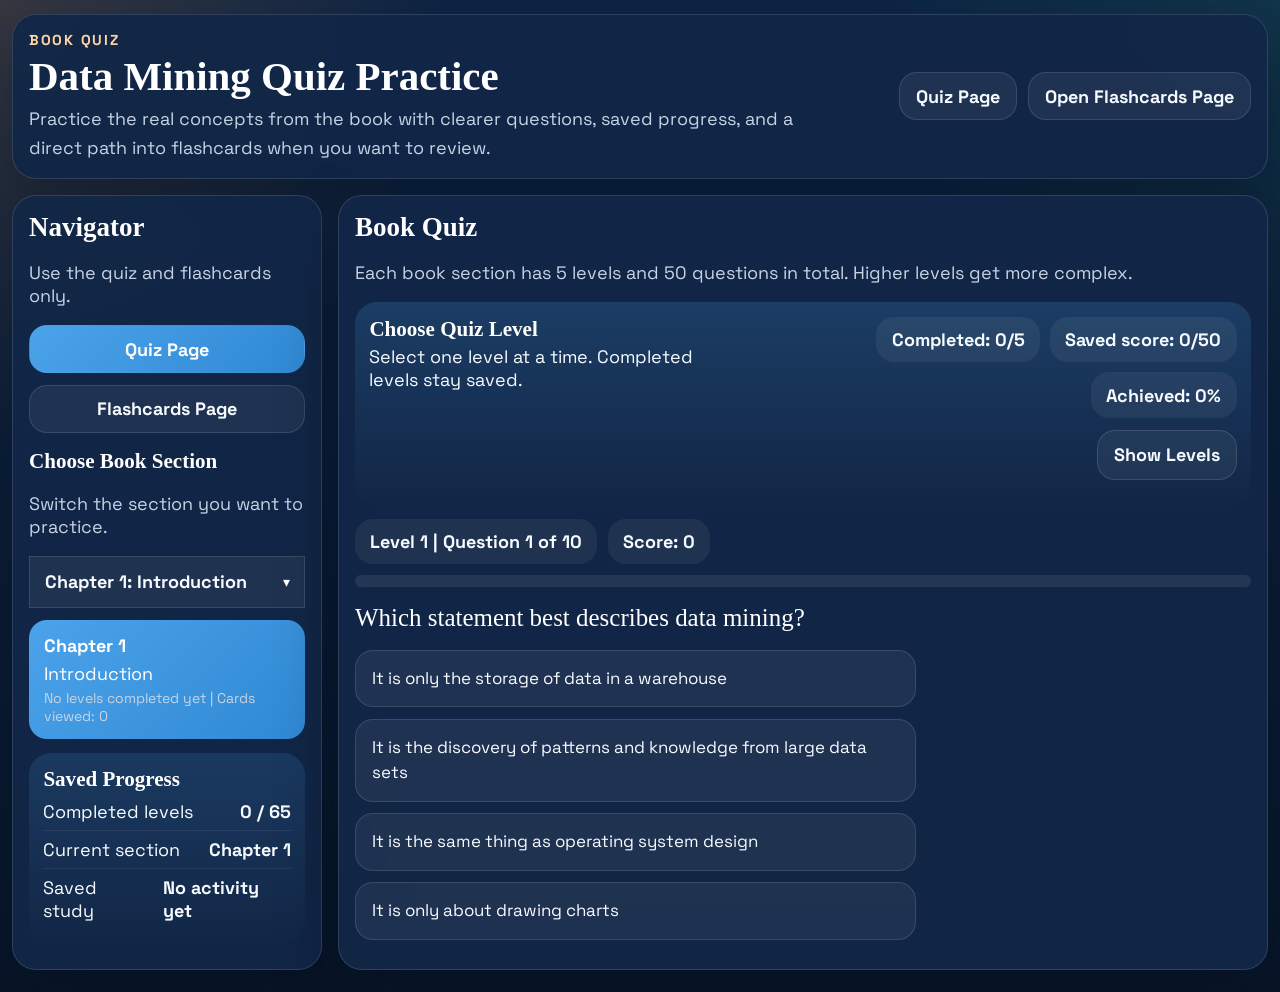
==== commit 30489d5e: "m" ====
--- a/index.html
+++ b/index.html
@@ -56,7 +56,7 @@
           <h3>Saved Progress</h3>
           <div class="progress-row">
             <span>Completed levels</span>
-            <strong id="completed-count">0 / 130</strong>
+            <strong id="completed-count">0 / 65</strong>
           </div>
           <div class="progress-row">
             <span>Current section</span>
@@ -73,7 +73,7 @@
         <section class="card quiz-page-card">
           <div class="section-heading">
             <h2>Book Quiz</h2>
-            <p>Each book section has 10 levels and 100 questions in total. Higher levels get more complex.</p>
+            <p>Each book section has 5 levels and 50 questions in total. Higher levels get more complex.</p>
           </div>
 
           <div class="quiz-level-box">
@@ -82,15 +82,22 @@
                 <h3>Choose Quiz Level</h3>
                 <p>Select one level at a time. Completed levels stay saved.</p>
               </div>
-              <button
-                id="toggle-level-panel-button"
-                class="secondary-button level-toggle-button"
-                type="button"
-                aria-expanded="false"
-                aria-controls="level-panel-content"
-              >
-                Show Levels
-              </button>
+              <div class="quiz-level-actions">
+                <div class="quiz-level-summary">
+                  <div id="chapter-completed-pill" class="quiz-score-pill">Completed: 0/5</div>
+                  <div id="chapter-score-pill" class="quiz-score-pill">Saved score: 0/50</div>
+                  <div id="chapter-percent-pill" class="quiz-score-pill">Achieved: 0%</div>
+                </div>
+                <button
+                  id="toggle-level-panel-button"
+                  class="secondary-button level-toggle-button"
+                  type="button"
+                  aria-expanded="false"
+                  aria-controls="level-panel-content"
+                >
+                  Show Levels
+                </button>
+              </div>
             </div>
             <div id="level-panel-content" class="level-panel-content collapsed">
               <div id="level-grid" class="level-grid"></div>
--- a/styles.css
+++ b/styles.css
@@ -404,6 +404,22 @@
   margin: 0;
 }
 
+.quiz-level-actions {
+  display: flex;
+  align-items: flex-start;
+  gap: 0.75rem;
+  flex-wrap: wrap;
+  justify-content: flex-end;
+}
+
+.quiz-level-summary {
+  display: flex;
+  align-items: center;
+  gap: 0.65rem;
+  flex-wrap: wrap;
+  justify-content: flex-end;
+}
+
 .level-toggle-button {
   flex: 0 0 auto;
 }
@@ -434,10 +450,32 @@
   cursor: pointer;
 }
 
+.level-button.pending {
+  border-color: rgba(235, 87, 87, 0.55);
+  background: linear-gradient(180deg, rgba(235, 87, 87, 0.2), rgba(88, 23, 23, 0.55));
+}
+
+.level-button.completed {
+  border-color: rgba(39, 174, 96, 0.55);
+  background: linear-gradient(180deg, rgba(39, 174, 96, 0.22), rgba(18, 74, 48, 0.58));
+}
+
+.level-button.active {
+  box-shadow: 0 0 0 2px rgba(75, 163, 234, 0.7), 0 14px 28px rgba(7, 16, 28, 0.28);
+}
+
+.level-button.completed.active {
+  background: linear-gradient(135deg, rgba(48, 196, 113, 0.92), rgba(19, 120, 72, 0.96));
+}
+
+.level-button.pending.active {
+  background: linear-gradient(135deg, rgba(235, 87, 87, 0.92), rgba(150, 36, 36, 0.96));
+}
+
 .level-meta {
   display: block;
   margin-top: 0.3rem;
-  color: rgba(255, 255, 255, 0.86);
+  color: rgba(255, 255, 255, 0.92);
   font-size: 0.86rem;
 }
 
@@ -500,6 +538,36 @@
   color: #ffffff;
 }
 
+.question-block {
+  display: grid;
+  gap: 0.8rem;
+}
+
+.question-block p {
+  margin: 0;
+}
+
+.quiz-data-table {
+  width: min(100%, 420px);
+  border-collapse: collapse;
+  background: rgba(255, 255, 255, 0.04);
+  border: 1px solid rgba(255, 255, 255, 0.14);
+  font-size: 0.95rem;
+}
+
+.quiz-data-table th,
+.quiz-data-table td {
+  padding: 0.5rem 0.65rem;
+  border: 1px solid rgba(255, 255, 255, 0.12);
+  text-align: center;
+  color: #ffffff;
+}
+
+.quiz-data-table th {
+  background: rgba(75, 163, 234, 0.16);
+  font-weight: 800;
+}
+
 .quiz-option {
   font-size: 1.06rem;
   line-height: 1.5;
@@ -539,6 +607,14 @@
   align-items: center;
   gap: 0.7rem;
   margin-bottom: 0.4rem;
+}
+
+.feedback-actions {
+  margin-top: 0.8rem;
+}
+
+.feedback-study-button {
+  width: 100%;
 }
 
 .feedback-emoji {
@@ -717,6 +793,16 @@
     align-items: stretch;
   }
 
+  .quiz-level-actions,
+  .quiz-level-summary {
+    width: 100%;
+    justify-content: stretch;
+  }
+
+  .quiz-level-summary .quiz-score-pill {
+    flex: 1 1 100%;
+  }
+
   .section-heading--collapsible,
   .profile-actions {
     flex-direction: column;
